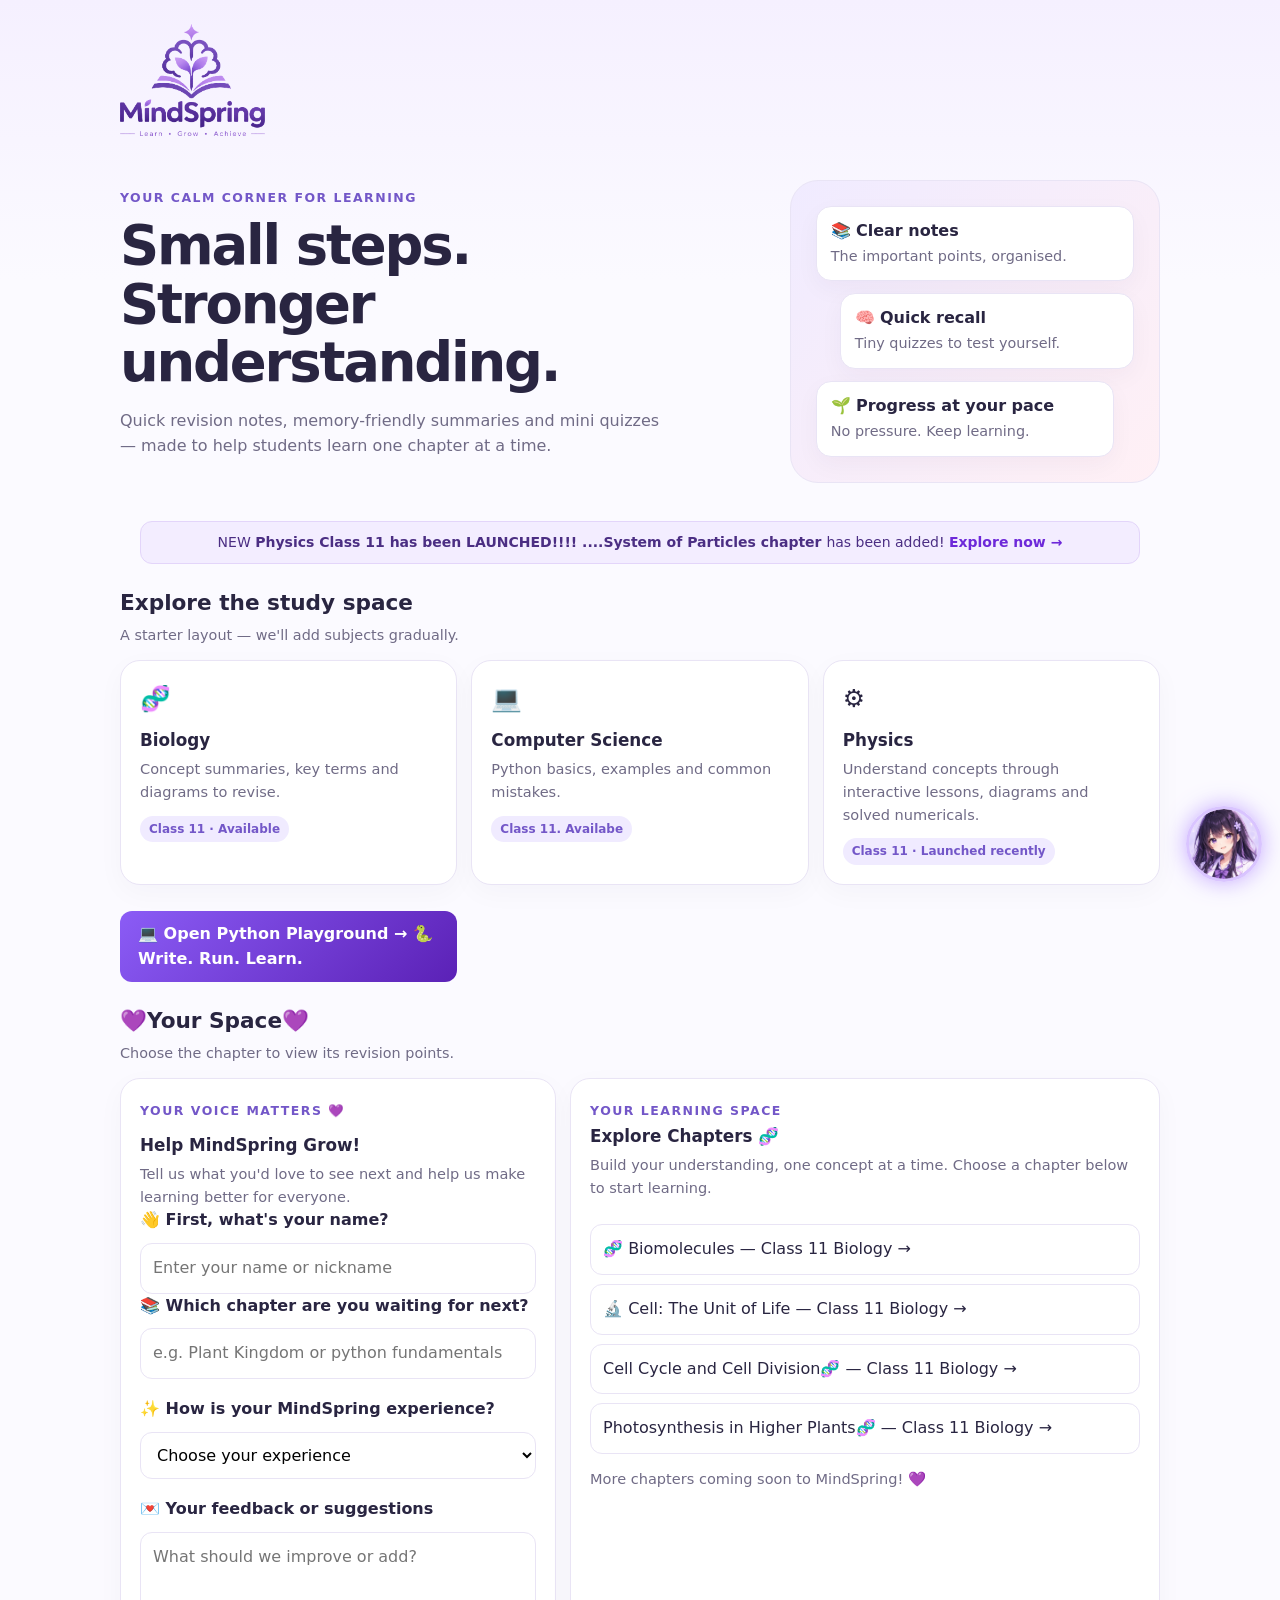
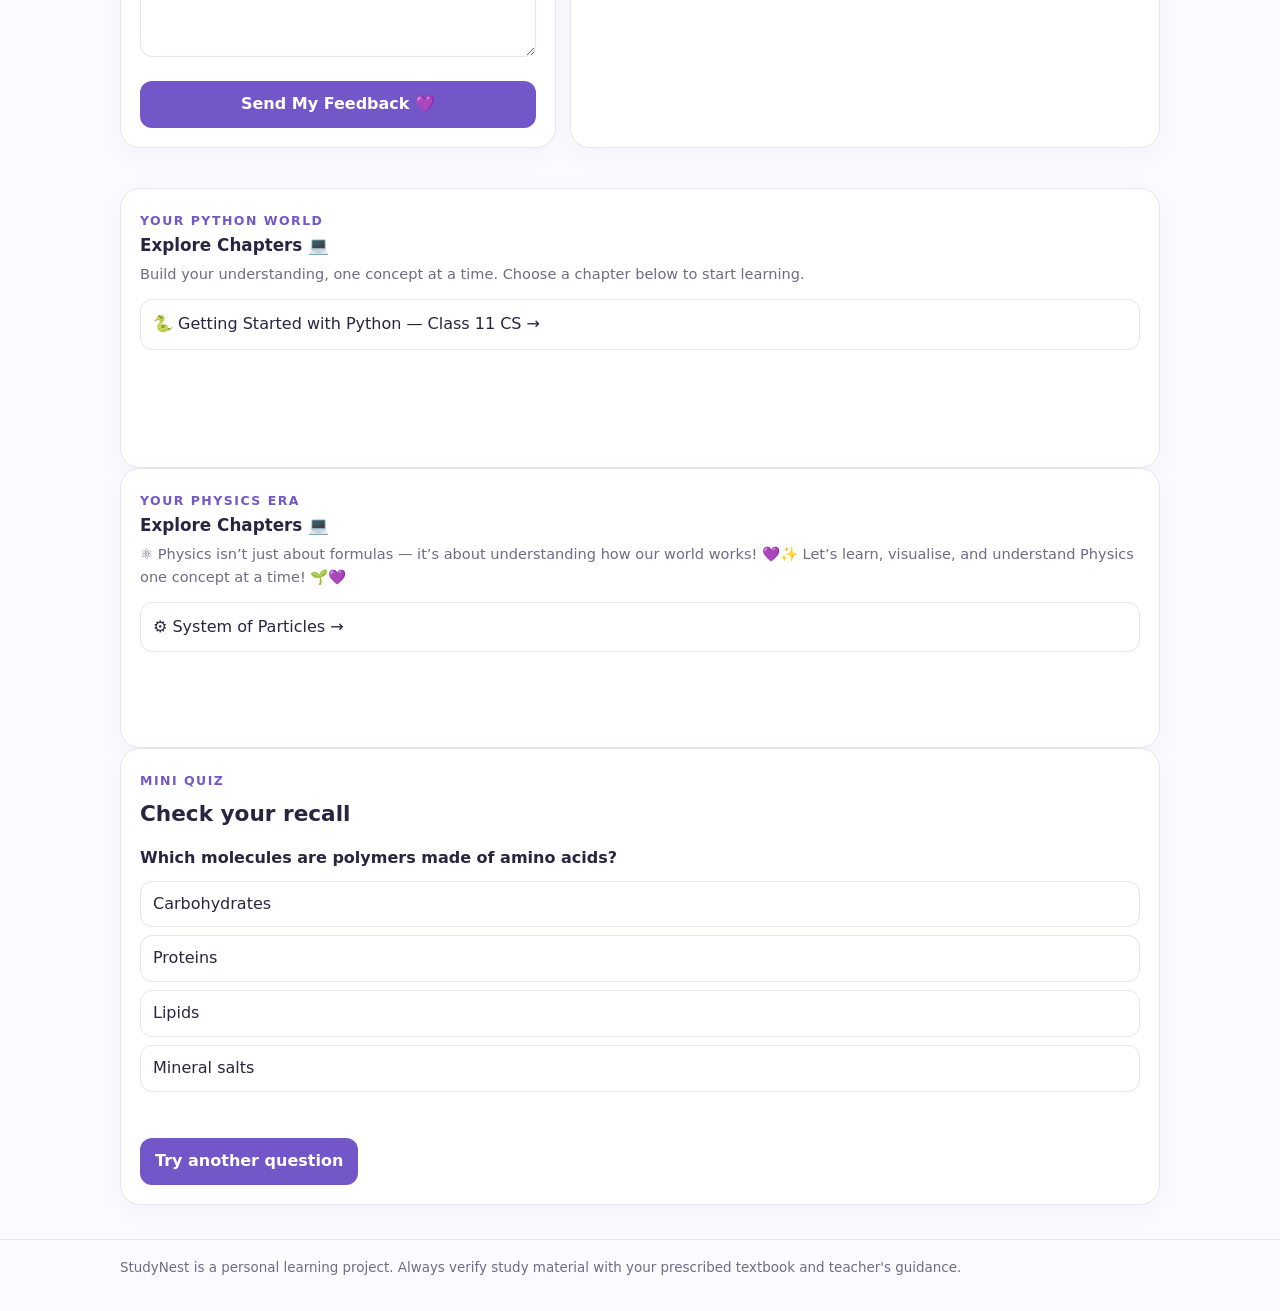
==== index.html @ 66c09104 "Enhance physics chapters section layout and style Added styling and structure for physics chapters s" ====
<!doctype html>
<html lang="en">
<head>
  <!-- Google tag (gtag.js) -->
<script async src="https://www.googletagmanager.com/gtag/js?id=G-Z46FHEENCN"></script>
<script>
  window.dataLayer = window.dataLayer || [];
  function gtag(){dataLayer.push(arguments);}
  gtag('js', new Date());

  gtag('config', 'G-Z46FHEENCN');
</script>
  <meta name="google-site-verification" content="CnLj3qeP69jSN-8AMlLRMatgi6UutDXl6tyc86MYJ_4" />
  <meta charset="utf-8">
  <meta name="viewport" content="width=device-width, initial-scale=1">
  <title>MindSpring — Understand. Revise. Grow .</title>
  <meta name="description" content="MindSpring helps students learn one chapter at a time with clear revision notes, memory-friendly summaries, quizzes and interactive learning resources for Biology, Chemistry, Computer Science and more.">
  <style>
    :root {
      --ink: #292541;
      --muted: #706b86;
      --purple: #7357c8;
      --purple-light: #f0ebff;
      --pink-light: #fff0f5;
      --paper: #fbfaff;
      --white: #ffffff;
      --line: #e9e4f5;
      --green: #217a55;
    }
    * { box-sizing: border-box; }
    body {
      margin: 0;
      font-family: system-ui, -apple-system, BlinkMacSystemFont, "Segoe UI", sans-serif;
      color: var(--ink);
      background: linear-gradient(180deg, #f5f0ff 0, var(--paper) 280px);
      line-height: 1.55;
    }
    .wrap { width: min(100% - 32px, 1040px); margin: auto; }
    header { padding: 24px 0 10px; }
    .brand { display: flex; align-items: center; gap: 10px; font-weight: 800; font-size: 1.25rem;font-family: 'Georgia', serif;
font-weight: 600;
font-style: italic;color: #4B2E83; }
    .logo {
      width: 42px; height: 42px; border-radius: 14px; display: grid; place-items: center;
      background: var(--purple); color: white; font-size: 1.35rem;
      box-shadow: 0 8px 22px #7357c833;
    }
    .tagline { color: var(--muted); font-size: .92rem; margin-top: 2px; }
    .hero { padding: 34px 0 24px; display: grid; grid-template-columns: 1.4fr .8fr; gap: 22px; align-items: center; }
    .eyebrow { color: var(--purple); font-size: .78rem; font-weight: 800; letter-spacing: .12em; text-transform: uppercase; }
    h1 { font-size: clamp(2rem, 5vw, 3.4rem); line-height: 1.08; margin: 10px 0 14px; letter-spacing: -.04em; }
    .hero p { color: var(--muted); max-width: 560px; }
    .hero-art {
      background: linear-gradient(135deg, var(--purple-light), var(--pink-light));
      border: 1px solid var(--line); border-radius: 28px; padding: 25px; min-height: 190px;
      display: flex; flex-direction: column; justify-content: center; gap: 12px;
    }
    .floating-note { background: white; border: 1px solid var(--line); padding: 12px 14px; border-radius: 15px; box-shadow: 0 8px 24px #2925410a; }
    .floating-note:nth-child(2) { margin-left: 24px; }
    .floating-note:nth-child(3) { margin-right: 20px; }
    .section-title { display: flex; justify-content: space-between; align-items: end; gap: 12px; margin: 22px 0 14px; }
    h2 { font-size: 1.35rem; margin: 0; }
    .small { color: var(--muted); font-size: .9rem; margin: 4px 0 0; }
    .grid { display: grid; grid-template-columns: repeat(3, 1fr); gap: 14px; }
    .card { background: var(--white); border: 1px solid var(--line); border-radius: 20px; padding: 19px; box-shadow: 0 8px 28px #29254108; }
    .card-icon { font-size: 1.55rem; }
    .card h3 { margin: 9px 0 5px; font-size: 1.05rem; }
    .card p { color: var(--muted); font-size: .91rem; margin: 0; }
    .pill { display: inline-block; background: var(--purple-light); color: var(--purple); padding: 4px 9px; border-radius: 999px; font-size: .75rem; font-weight: 700; margin-top: 12px; }
    .study-layout { display: grid; grid-template-columns: .85fr 1.15fr; gap: 14px; margin: 14px 0 40px; }
    .chapter-list { display: grid; gap: 9px; margin-top: 13px; }
    .chapter-btn {
      width: 100%; border: 1px solid var(--line); border-radius: 12px; padding: 12px;
      background: white; color: var(--ink); text-align: left; font: inherit; cursor: pointer;
    }
    .chapter-btn.active { border-color: var(--purple); background: var(--purple-light); }
    .notes-box { min-height: 280px; }
    .notes-box h3 { margin-top: 0; }
    .notes-box ul { padding-left: 21px; }
    .notes-box li { margin: 8px 0; }
    .quiz-q { font-weight: 750; margin: 15px 0 10px; }
    .answers { display: grid; gap: 8px; }
    .answer {
      background: white; border: 1px solid var(--line); color: var(--ink); padding: 10px 12px;
      border-radius: 12px; text-align: left; font: inherit; cursor: pointer;
    }
    .answer:hover { border-color: var(--purple); }
    .answer.correct { background: #e8f7ef; border-color: #7cc8a0; }
    .answer.wrong { background: #fff0f0; border-color: #e3a2a2; }
    .feedback { min-height: 28px; font-size: .9rem; font-weight: 650; margin-top: 10px; }
    .btn {
      border: 0; border-radius: 12px; background: var(--purple); color: white; font: inherit;
      font-weight: 750; padding: 11px 15px; cursor: pointer;
    }
    .btn:focus, button:focus-visible { outline: 3px solid #c7b8ff; outline-offset: 2px; }
    footer { padding: 18px 0 32px; border-top: 1px solid var(--line); color: var(--muted); font-size: .84rem; }
    @media (max-width: 700px) {
      .hero, .study-layout { grid-template-columns: 1fr; }
      .grid { grid-template-columns: 1fr; }
      .hero { padding-top: 24px; }
      .hero-art { min-height: 160px; }
      .section-title { align-items: start; flex-direction: column; }
    }
    
.logo-link {
    display: inline-block;
}

/* MindSpring brand logo */
.site-logo {
    display: block;
    width: 145px;
    max-width: 100%;
    height: auto;
}

.logo-link {
    display: inline-block;
    text-decoration: none;
}
    
#biology-chapters {
  scroll-margin-top: 30px;
  transition: box-shadow 0.4s ease, background-color 0.4s ease;
}

#biology-chapters:target {
  animation: biologyGlow 2s ease;
}

@keyframes biologyGlow {
  0%, 100% {
    box-shadow: 0 0 0 rgba(139, 92, 246, 0);
  }
  25%, 70% {
    box-shadow: 0 0 25px rgba(139, 92, 246, 0.65);
    background-color: #f3e8ff;
  }
}

.python-playground-btn {
  display: inline-block;
  margin-top: 12px;
  padding: 11px 18px;
  border-radius: 12px;
  background: linear-gradient(135deg, #8b5cf6, #5b21b6);
  color: white;
  text-decoration: none;
  font-weight: 700;
  transition: transform 0.2s ease, box-shadow 0.2s ease;
}

.python-playground-btn:hover {
  transform: translateY(-2px);
  box-shadow: 0 6px 18px rgba(91, 33, 182, 0.25);
}
#cs-chapters {
  background: var(--white);
  border: 1px solid var(--line);
  border-radius: 20px;
  padding: 19px;
  box-shadow: 0 8px 28px #29254108;
  scroll-margin-top: 30px;
}

.cs-list {
  display: grid;
  gap: 9px;
  margin-top: 13px;
}

.cs-btn {
  width: 100%;
  border: 1px solid var(--line);
  border-radius: 12px;
  padding: 12px;
  background: white;
  color: var(--ink);
  text-align: left;
  font: inherit;
  cursor: pointer;
}

.cs-btn:hover {
  border-color: var(--purple);
  background: var(--purple-light);
}
#phy-chapters {
  background: var(--white);
  border: 1px solid var(--line);
  border-radius: 20px;
  padding: 19px;
  box-shadow: 0 8px 28px #29254108;
  scroll-margin-top: 30px;
}

.phy-list {
  display: grid;
  gap: 9px;
  margin-top: 13px;
}

.phy-btn {
  width: 100%;
  border: 1px solid var(--line);
  border-radius: 12px;
  padding: 12px;
  background: white;
  color: var(--ink);
  text-align: left;
  font: inherit;
  cursor: pointer;
}

.phy-btn:hover {
  border-color: var(--purple);
  background: var(--purple-light);
}

.announcement {
  margin: 14px auto;
  padding: 10px 16px;
  max-width: 1000px;
  background: #F3EDFF;
  border: 1px solid #E3D5FA;
  border-radius: 12px;
  color: #4B2E83;
  font-size: 14px;
  text-align: center;
}

.announcement a {
  color: #6D28D9;
  font-weight: 800;
  text-decoration: none;
}

  </style>
</head>
<body>
  <header class="wrap">
    <div class="brand">
    <a href="index.html" class="logo-link">
        <img src="assests/mindspring-logo-transparent.png" alt="MindSpring logo" class="site-logo">
    </a>
</div>

  </header>

  <main class="wrap">
    <section class="hero">
      <div>
        <div class="eyebrow">Your calm corner for learning</div>
        <h1>Small steps.<br>Stronger understanding.</h1>
        <p>Quick revision notes, memory-friendly summaries and mini quizzes — made to help students learn one chapter at a time.</p>
      </div>
      <div class="hero-art" aria-label="StudyNest feature preview">
        <div class="floating-note">📚 <strong>Clear notes</strong><br><span class="small">The important points, organised.</span></div>
        <div class="floating-note">🧠 <strong>Quick recall</strong><br><span class="small">Tiny quizzes to test yourself.</span></div>
        <div class="floating-note">🌱 <strong>Progress at your pace</strong><br><span class="small">No pressure. Keep learning.</span></div>
      </div>
    </section>
    

<div class="announcement">
  <span class="new-tag">NEW</span>
  <strong>Physics Class 11 has been LAUNCHED!!!! ....System of Particles chapter </strong>
  has been added!
  <a href="system-of-particles.html">
    Explore now →
  </a>
 
</div>
<section>
      <div class="section-title"><div><h2>Explore the study space</h2><p class="small">A starter layout — we'll add subjects gradually.</p></div></div>
      <div class="grid">
       
<a href="#biology-chapters" class="card" style="text-decoration: none; color: inherit; display: block;">
  <div class="card-icon">🧬</div>
  <h3>Biology</h3>
  <p>Concept summaries, key terms and diagrams to revise.</p>
  <span class="pill">Class 11 · Available</span>
</a>

        
      <article class="card"><div class="card-icon">💻</div><h3>Computer Science</h3><p>Python basics, examples and common mistakes.</p><span class="pill">Class 11. Availabe</span></article>
      
<a href="#physics-chapters" class="card" style="text-decoration:none; color:inherit; display:block;">
  <div class="card-icon">⚙️</div>
  <h3>Physics</h3>
  <p>Understand concepts through interactive lessons, diagrams and solved numericals.</p>
  <span class="pill">Class 11 · Launched recently</span>
</a>

<a href="python-runner.html" class="python-playground-btn">
  💻 Open Python Playground →
  
  🐍 Write. Run. Learn.
  
</a>
</div>
    </section>

    <section>
      <div class="section-title"><div><h2>💜Your Space💜</h2><p class="small">Choose the chapter to view its revision points.</p></div></div>
      <div class="study-layout">
       <div class="card">
  <span class="eyebrow">YOUR VOICE MATTERS 💜</span>
  <h3>Help MindSpring Grow!</h3>
  <p class="small">
    Tell us what you'd love to see next and help us
    make learning better for everyone.
  </p>

  <form id="feedbackForm">
    
<label for="visitorName">
  <strong>👋 First, what's your name?</strong>
</label>
<input
  type="text"
  id="visitorName"
  name="visitorName"
  placeholder="Enter your name or nickname"
  maxlength="60"
  required
  style="width:100%; margin-top:10px; padding:12px; border:1px solid var(--line); border-radius:12px; font:inherit;"
>

    <label for="nextChapter"><strong>📚 Which chapter are you waiting for next?</strong></label>
    <input
      type="text"
      id="nextChapter"
      name="nextChapter"
      placeholder="e.g. Plant Kingdom or python fundamentals"
      style="width:100%; margin-top:10px; padding:12px; border:1px solid var(--line); border-radius:12px; font:inherit;"
    >

    <label for="rating" style="display:block; margin-top:18px;">
      <strong>✨ How is your MindSpring experience?</strong>
    </label>
    <select
      id="rating"
      name="rating"
      style="width:100%; margin-top:10px; padding:12px; border:1px solid var(--line); border-radius:12px; font:inherit; background:white;"
    >
      <option value="">Choose your experience</option>
      <option value="Loved it">💜 Loved it!</option>
      <option value="Really good">😊 Really good</option>
      <option value="Needs improvement">🌱 Needs improvement</option>
    </select>

    <label for="suggestions" style="display:block; margin-top:18px;">
      <strong>💌 Your feedback or suggestions</strong>
    </label>
    <textarea
      id="suggestions"
      name="suggestions"
      rows="4"
      placeholder="What should we improve or add?"
      style="width:100%; margin-top:10px; padding:12px; border:1px solid var(--line); border-radius:12px; font:inherit; resize:vertical;"
    ></textarea>

    <button type="submit" class="btn" style="width:100%; margin-top:16px;">
      Send My Feedback 💜
    </button>

    <p class="small" id="feedbackMessage" aria-live="polite"></p>
  </form>
</div>

<article class="card notes-box" id="biology-chapters">
  <span class="eyebrow">YOUR LEARNING SPACE</span>
  <h3>Explore Chapters 🧬</h3>
  <p class="small">
    Build your understanding, one concept at a time.
    Choose a chapter below to start learning.
  </p>

  <div class="chapter-list">
  <a class="chapter-btn"
     href="Biomolecule.html"
     style="text-decoration:none; display:block; margin-top:12px;">
    🧬 Biomolecules — Class 11 Biology →
  </a>

  <a class="chapter-btn"
     href="cell.html"
     style="text-decoration:none; display:block;">
    🔬 Cell: The Unit of Life — Class 11 Biology →
  </a>
     <a class="chapter-btn"
     href="cell cycle.11.html"
     style="text-decoration:none; display:block;">
    Cell Cycle and Cell Division🧬 — Class 11 Biology →
  </a>
    <a class="chapter-btn"
     href="photosynthesis-in-higher-plants.html"
     style="text-decoration:none; display:block;">
    Photosynthesis in Higher Plants🧬 — Class 11 Biology →
  </a>

</div>
  <p class="small" style="margin-top:14px;">
    More chapters coming soon to MindSpring! 💜
  </p>
</article>
      </div>
      
<article class="card notes-box cs" id="cs-chapters">
  <span class="eyebrow">YOUR PYTHON WORLD</span>
  <h3>Explore Chapters 💻</h3>
  <p class="small">
    Build your understanding, one concept at a time.
    Choose a chapter below to start learning.
  </p>

  <div class="cs-list">
    <a class="cs-btn"
       href="cs ch5(overall).html"
       style="text-decoration:none; display:block;">
      🐍 Getting Started with Python — Class 11 CS →
    </a>
  </div>
</article>
      <article class="card notes-box phy" id="phy-chapters">
  <span class="eyebrow">YOUR PHYSICS ERA </span>
  <h3>Explore Chapters 💻</h3>
  <p class="small">
    ⚛️ Physics isn’t just about formulas — it’s about understanding how our world works! 💜✨
      Let’s learn, visualise, and understand Physics one concept at a time! 🌱💜
  </p>

  <div class="phy-list">
    <a class="phy-btn"
       href="system-of-particles.html"
       style="text-decoration:none; display:block;">
       ⚙️ System of Particles →
    </a>
  </div>
</article>
</section>
    
    <section class="card" style="margin-bottom:34px" id="quiz">
      <span class="eyebrow">Mini quiz</span>
      <h2 style="margin-top:5px">Check your recall</h2>
      <div class="quiz-q" id="question">Which molecules are polymers made of amino acids?</div>
      <div class="answers" id="answers">
        <button class="answer" data-correct="false">Carbohydrates</button>
        <button class="answer" data-correct="true">Proteins</button>
        <button class="answer" data-correct="false">Lipids</button>
        <button class="answer" data-correct="false">Mineral salts</button>
      </div>
      <div class="feedback" id="feedback" aria-live="polite"></div>
      <button class="btn" id="next" style="margin-top:8px">Try another question</button>
    </section>
  </main>

  <footer><div class="wrap">StudyNest is a personal learning project. Always verify study material with your prescribed textbook and teacher's guidance.</div></footer>

  <script>
   const chapterButtons = document.querySelectorAll(".chapter-btn");

chapterButtons.forEach(button => {
  button.addEventListener("click", () => {
    if (button.dataset.chapter === "cell") {
      window.location.href = "Cell.html";
    } else if (button.dataset.chapter === "coming") {
      alert("More chapters are coming soon to MindSpring!");
    }
  });
});
    const questions = [
      { q: "Which molecules are polymers made of amino acids?", options: ["Carbohydrates", "Proteins", "Lipids", "Mineral salts"], correct: 1, why: "Proteins are made of amino-acid units joined by peptide bonds." },
      { q: "Which pair consists of nucleic acids?", options: ["Glucose and fructose", "DNA and RNA", "Starch and cellulose", "Glycerol and fatty acids"], correct: 1, why: "DNA and RNA are the two major types of nucleic acids." },
      { q: "Which is a common role of carbohydrates?", options: ["Storing genetic information", "Forming peptide bonds", "Providing energy", "Acting as DNA"], correct: 2, why: "Many carbohydrates are important energy sources; some also have structural roles." }
    ];
    let questionIndex = 0;
    let answered = false;
    function renderQuestion() {
      const item = questions[questionIndex];
      document.getElementById("question").textContent = item.q;
      const answerBox = document.getElementById("answers");
      answerBox.innerHTML = "";
      item.options.forEach((option, index) => {
        const button = document.createElement("button");
        button.className = "answer";
        button.textContent = option;
        button.addEventListener("click", () => {
          if (answered) return;
          answered = true;
          const buttons = answerBox.querySelectorAll("button");
          buttons.forEach((b, i) => {
            b.disabled = true;
            if (i === item.correct) b.classList.add("correct");
          });
          if (index !== item.correct) button.classList.add("wrong");
          document.getElementById("feedback").textContent =
            (index === item.correct ? "Correct! " : "Not quite. ") + item.why;
        });
        answerBox.appendChild(button);
      });
      document.getElementById("feedback").textContent = "";
      answered = false;
    }
    document.getElementById("next").addEventListener("click", () => {
      questionIndex = (questionIndex + 1) % questions.length;
      renderQuestion();
    });
    renderQuestion();
  </script>
  

<script>
  const feedbackForm = document.getElementById("feedbackForm");

  feedbackForm.addEventListener("submit", async function (event) {
    event.preventDefault();

    const message = document.getElementById("feedbackMessage");
    const button = feedbackForm.querySelector('button[type="submit"]');

  
const visitorName = document.getElementById("visitorName").value.trim();
const chapter = document.getElementById("nextChapter").value.trim();
const rating = document.getElementById("rating").value;
const suggestions = document.getElementById("suggestions").value.trim();

if (!visitorName) {
  message.textContent = "Please enter your name first. 💜";
  return;
}

    if (!chapter && !rating && !suggestions) {
      message.textContent = "Please fill in at least one field. 💜";
      return;
    }

    // Replace this with the email you want feedback delivered to.
    const recipient = "suvithasuthakar@gmail.com";

    button.disabled = true;
    message.textContent = "Sending your feedback... 💜";

    try {
      const response = await fetch(
        "https://formsubmit.co/ajax/" + encodeURIComponent(recipient),
        {
          method: "POST",
          headers: {
            "Content-Type": "application/json",
            "Accept": "application/json"
          },
          body: JSON.stringify({
            _subject: "New MindSpring Feedback 💜",
             "Visitor name": visitorName,
            "Requested chapter": chapter || "Not provided",
            "Experience rating": rating || "Not provided",
            "Suggestions": suggestions || "Not provided"
          })
        }
      );

      const result = await response.json();
      console.log("FormSubmit response:", result);
      if (!response.ok || result.success === false || result.success === "false") {
        throw new Error("Submission failed");
      }

     
message.textContent =
  `Thank you, ${visitorName}! Your request has been sent successfully. 💜`;

      feedbackForm.reset();

   } catch (error) {
  console.error("MindSpring feedback error:", error);

  message.textContent =
    "Couldn't send feedback. Please check the browser console, pa. 💜";
} finally {
      button.disabled = false;
    }
  });
</script>

<link rel="stylesheet" href="mira.css">
<script src="mira.js" defer></script>
<script src="mira-knowledge.js" defer></script>


</body>
</html>
---- mira.css ----
/* MINDSpring — Mira's Floating Mentor */
#mira-widget {
  position: fixed;
  right: 18px;
  bottom: 18px;
  z-index: 9999;
  font-family: Arial, sans-serif;
  color: #30204d;
}

#mira-toggle {
  width: 76px;
  height: 76px;
  border-radius: 50%;
  border: 3px solid #d9c4ff;
  background: linear-gradient(145deg, #f4eaff, #d9c5ff);
  box-shadow: 0 5px 22px #7250a955;
  cursor: pointer;
  display: flex;
  align-items: center;
  justify-content: center;
  font-size: 38px;
  transition: transform 0.25s ease;
}

#mira-toggle:hover {
  transform: translateY(-4px) scale(1.05);
}

#mira-toggle:focus-visible,
#mira-panel button:focus-visible {
  outline: 3px solid #7c3aed;
  outline-offset: 3px;
}

#mira-panel {
  width: min(320px, calc(100vw - 36px));
  margin-bottom: 12px;
  border: 1px solid #e5d7ff;
  border-radius: 20px;
  overflow: hidden;
  background: #fff;
  box-shadow: 0 8px 35px #49316d30;
  animation: mira-appear 0.25s ease;
}

#mira-panel[hidden] {
  display: none;
}

.mira-header {
  background: linear-gradient(120deg, #6d43a8, #a783df);
  color: white;
  padding: 16px;
}

.mira-header h3 {
  margin: 0 0 5px;
  font-size: 19px;
}

.mira-header p {
  margin: 0;
  font-size: 12px;
  opacity: 0.9;
}

.mira-content {
  padding: 16px;
}

#mira-message {
  margin: 0 0 14px;
  padding: 12px;
  border-radius: 14px;
  background: #f4edff;
  font-size: 14px;
  line-height: 1.6;
}

.mira-actions {
  display: grid;
  gap: 8px;
}

#mira-panel .mira-action {
  padding: 11px;
  border: 1px solid #e3d3ff;
  border-radius: 12px;
  background: #fff;
  color: #58358d;
  font-size: 13px;
  text-align: left;
  cursor: pointer;
}

#mira-panel .mira-action:hover {
  background: #f5efff;
}

#mira-panel .mira-close {
  float: right;
  border: 0;
  background: transparent;
  color: white;
  font-size: 22px;
  cursor: pointer;
}

#mira-status {
  margin-top: 12px;
  color: #765b94;
  font-size: 12px;
  line-height: 1.5;
}

@keyframes mira-appear {
  from {
    opacity: 0;
    transform: translateY(10px);
  }
  to {
    opacity: 1;
    transform: translateY(0);
  }
}

@media (max-width: 480px) {
  #mira-widget {
    right: 12px;
    bottom: 12px;
  }

  #mira-toggle {
    width: 64px;
    height: 64px;
    font-size: 32px;
  }
}

@media (prefers-reduced-motion: reduce) {
  #mira-panel {
    animation: none;
  }

  #mira-toggle {
    transition: none;
  }
}

/* Mira's anime avatar */
#mira-toggle {
  padding: 0;
  overflow: hidden;
  background: linear-gradient(145deg, #f5eaff, #cbb0ff);
  border: 3px solid #d9c4ff;
  animation: mira-float 3s ease-in-out infinite;
}

#mira-toggle img {
  width: 100%;
  height: 100%;
  object-fit: cover;
  object-position: 25% 20%;
  border-radius: 50%;
  display: block;
}

#mira-toggle:hover {
  box-shadow: 0 0 24px #a77affaa;
}

.mira-avatar {
  width: 44px;
  height: 44px;
  object-fit: cover;
  object-position: 25% 20%;
  border-radius: 50%;
  border: 2px solid #dfccff;
  flex-shrink: 0;
}

.mira-header {
  display: flex;
  align-items: center;
  gap: 10px;
}

.mira-header .mira-heading {
  flex: 1;
}

@keyframes mira-float {
  0%, 100% { transform: translateY(0); }
  50% { transform: translateY(-5px); }
}

@media (prefers-reduced-motion: reduce) {
  #mira-toggle {
    animation: none;
  }
}

/* ===== MINDSpring MIRA EXPRESSION SYSTEM ===== */

#mira-toggle {
  position: relative;
  transition: transform 0.25s ease, box-shadow 0.25s ease;
}

#mira-toggle img {
  transition: transform 0.25s ease, filter 0.25s ease;
}

#mira-widget.mira-happy #mira-toggle {
  box-shadow: 0 0 22px #b794ffcc;
}

#mira-widget.mira-thinking #mira-toggle img {
  filter: hue-rotate(8deg) brightness(0.96);
  transform: scale(0.94) rotate(-3deg);
}

#mira-widget.mira-celebrating #mira-toggle {
  animation: mira-celebrate 0.55s ease-in-out 2;
  box-shadow: 0 0 28px #d4a4ff;
}

#mira-widget.mira-happy #mira-toggle img {
  animation: mira-happy 0.65s ease;
}

#mira-widget.mira-thinking #mira-toggle {
  animation: mira-think 0.5s ease;
}

#mira-widget.mira-celebrating #mira-toggle img {
  filter: brightness(1.12) saturate(1.15);
}

#mira-widget.mira-happy #mira-message {
  background: #f1e8ff;
}

#mira-widget.mira-thinking #mira-message {
  background: #eeeaff;
}

#mira-widget.mira-celebrating #mira-message {
  background: #fcecff;
}

@keyframes mira-happy {
  0%, 100% { transform: scale(1); }
  50% { transform: scale(1.09); }
}

@keyframes mira-think {
  0%, 100% { transform: translateX(0); }
  30% { transform: translateX(-3px); }
  70% { transform: translateX(3px); }
}

@keyframes mira-celebrate {
  0%, 100% { transform: translateY(0) rotate(0); }
  25% { transform: translateY(-8px) rotate(-5deg); }
  75% { transform: translateY(-5px) rotate(5deg); }
}

#mira-widget .mira-mood-label {
  display: inline-block;
  margin-bottom: 8px;
  color: #8052bd;
  font-size: 11px;
  font-weight: bold;
  letter-spacing: 1px;
  text-transform: uppercase;
}

@media (prefers-reduced-motion: reduce) {
  #mira-widget,
  #mira-widget * {
    animation: none !important;
    transition: none !important;
  }
}
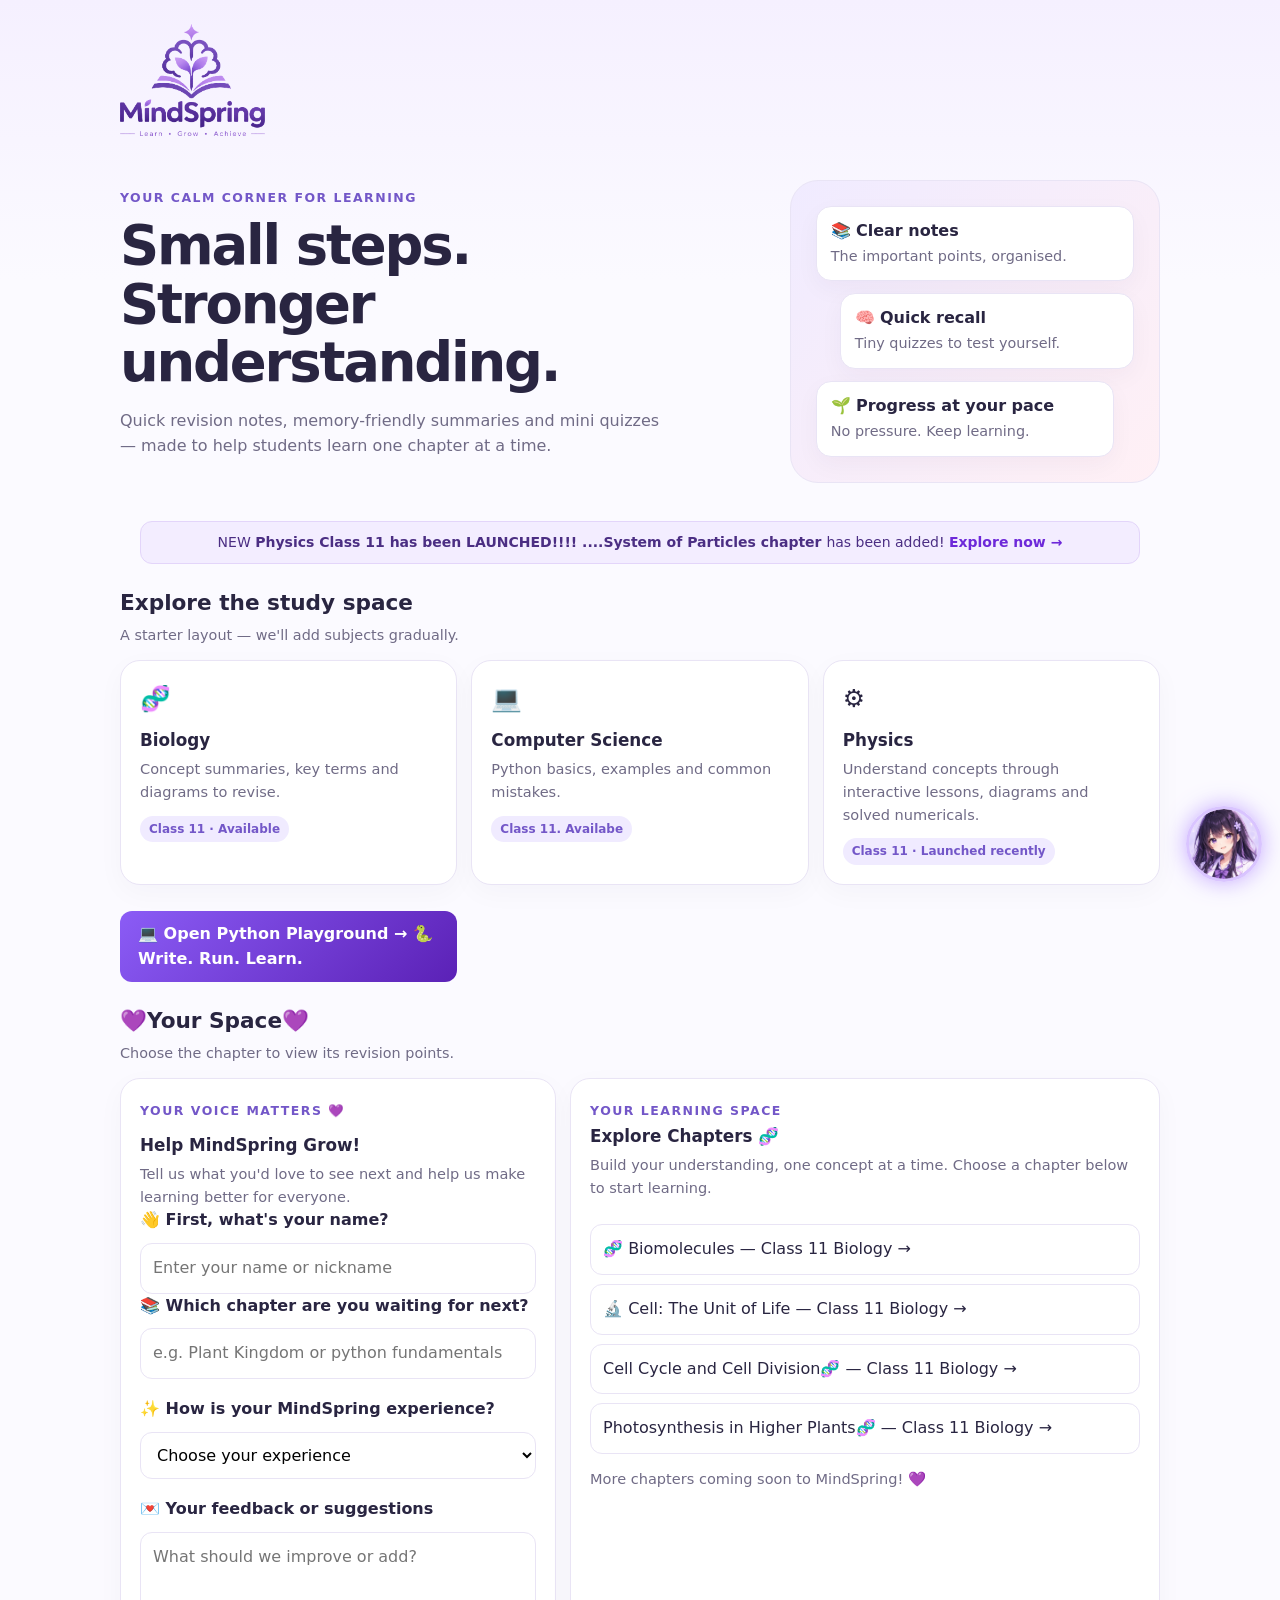
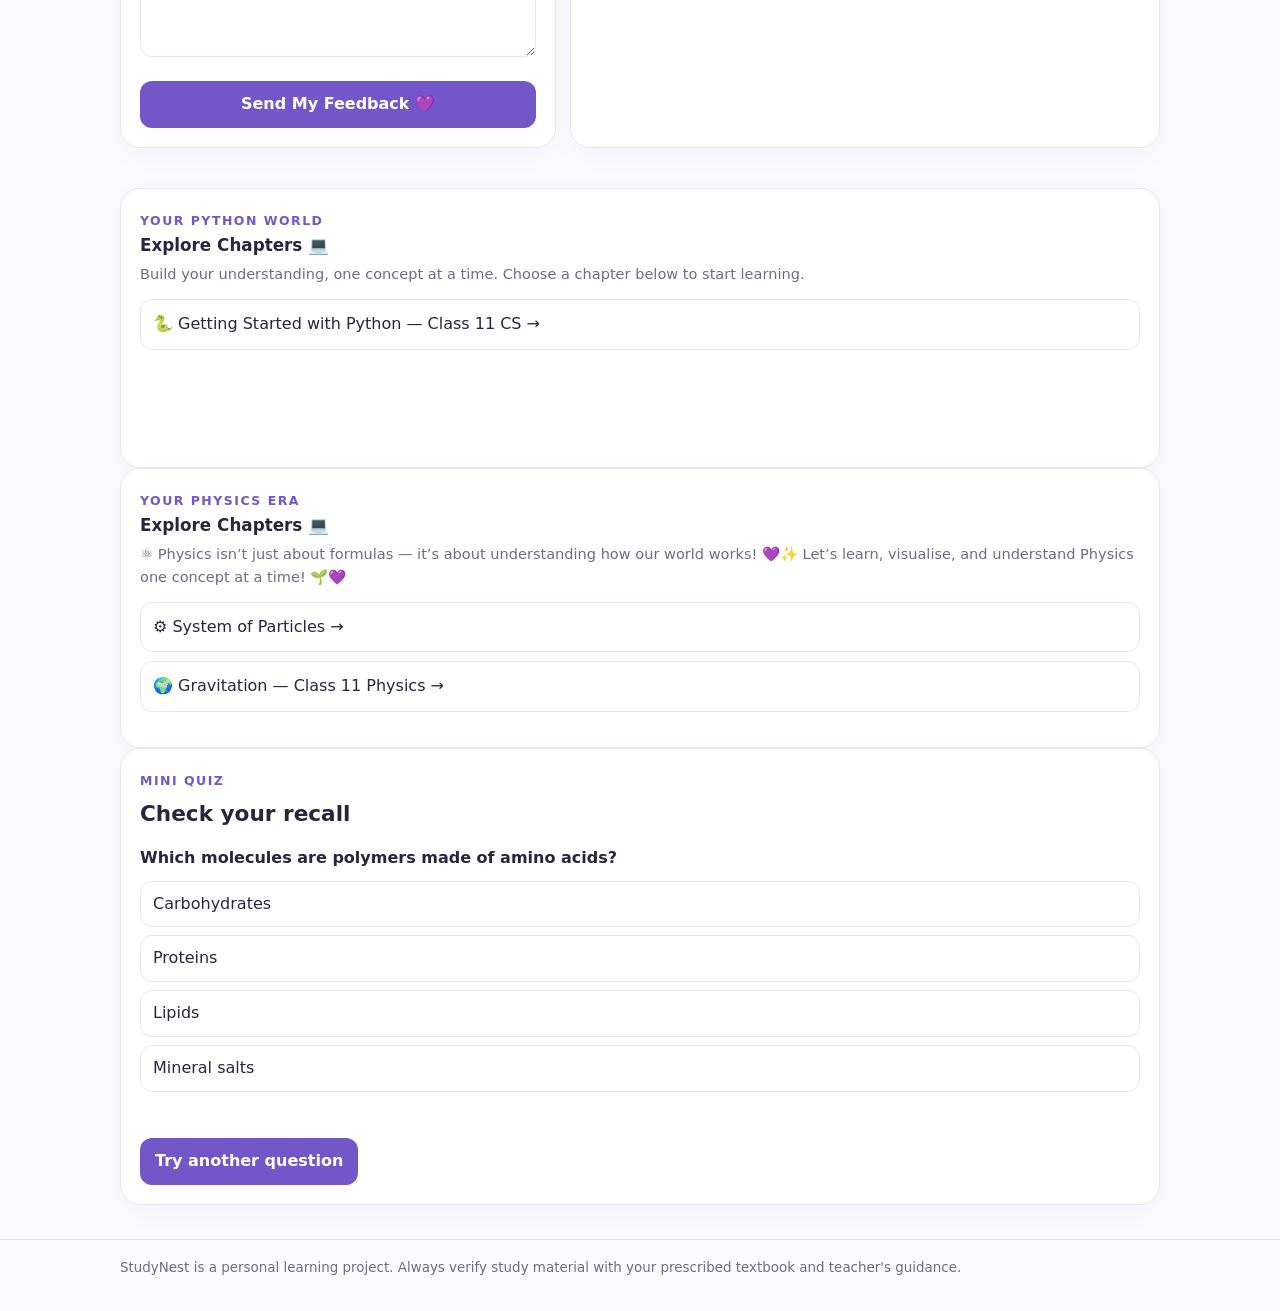
==== commit bf409dd6: "Add link to Gravitation page in index.html" ====
--- a/index.html
+++ b/index.html
@@ -437,6 +437,13 @@
        style="text-decoration:none; display:block;">
        ⚙️ System of Particles →
     </a>
+    
+<a class="cs-btn"
+   href="Gravitation.html"
+   style="text-decoration:none; display:block;">
+  🌍 Gravitation — Class 11 Physics →
+</a>
+
   </div>
 </article>
 </section>
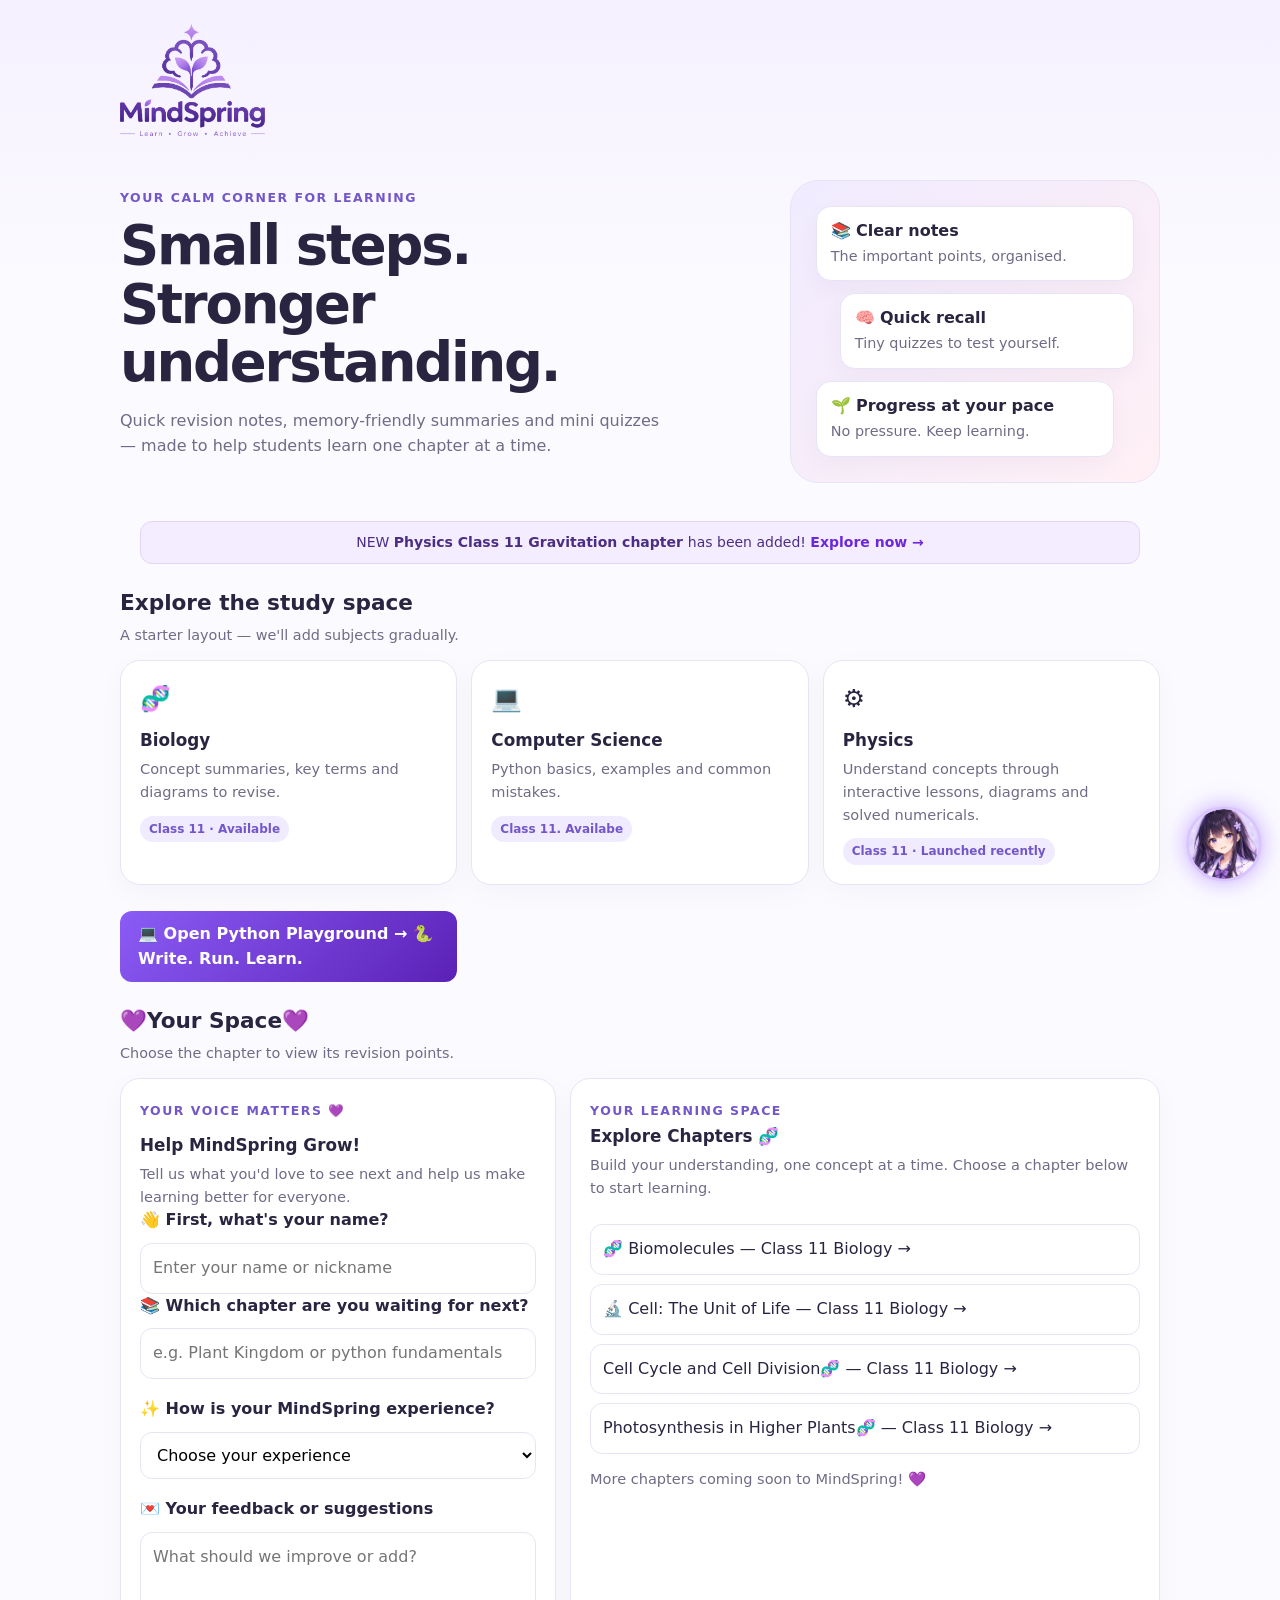
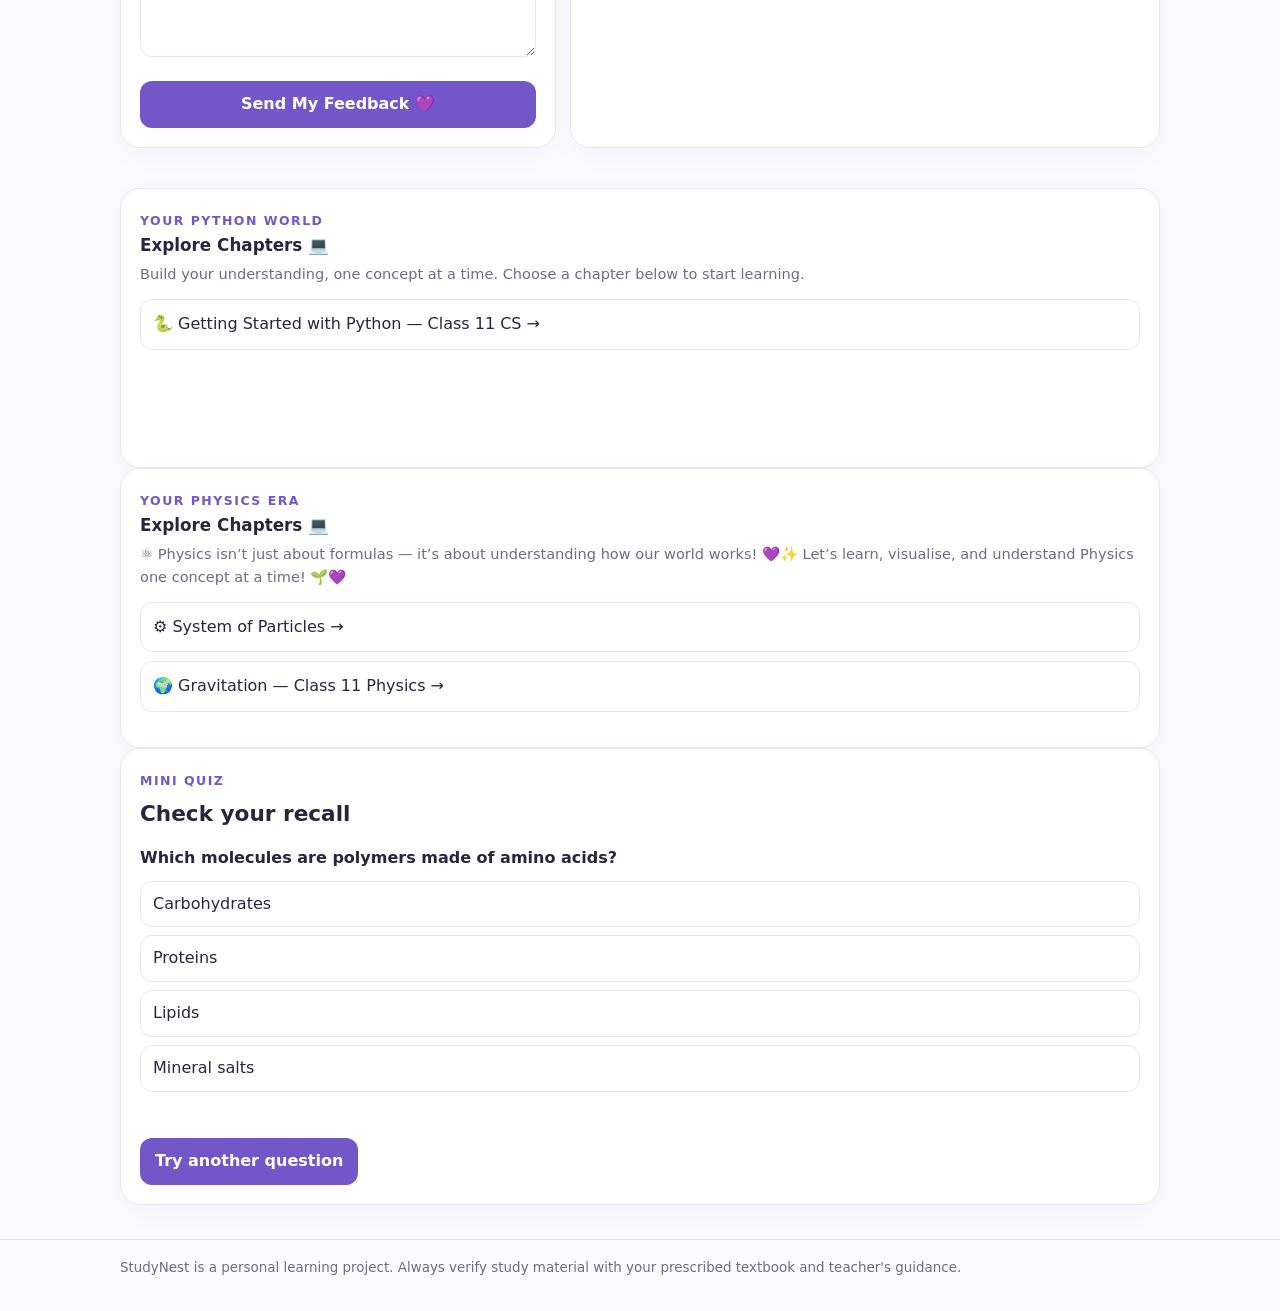
==== commit ce904bf0: "Update index.html" ====
--- a/index.html
+++ b/index.html
@@ -264,9 +264,9 @@
 
 <div class="announcement">
   <span class="new-tag">NEW</span>
-  <strong>Physics Class 11 has been LAUNCHED!!!! ....System of Particles chapter </strong>
+  <strong>Physics Class 11 Gravitation chapter </strong>
   has been added!
-  <a href="system-of-particles.html">
+  <a href="Gravitation.html">
     Explore now →
   </a>
  
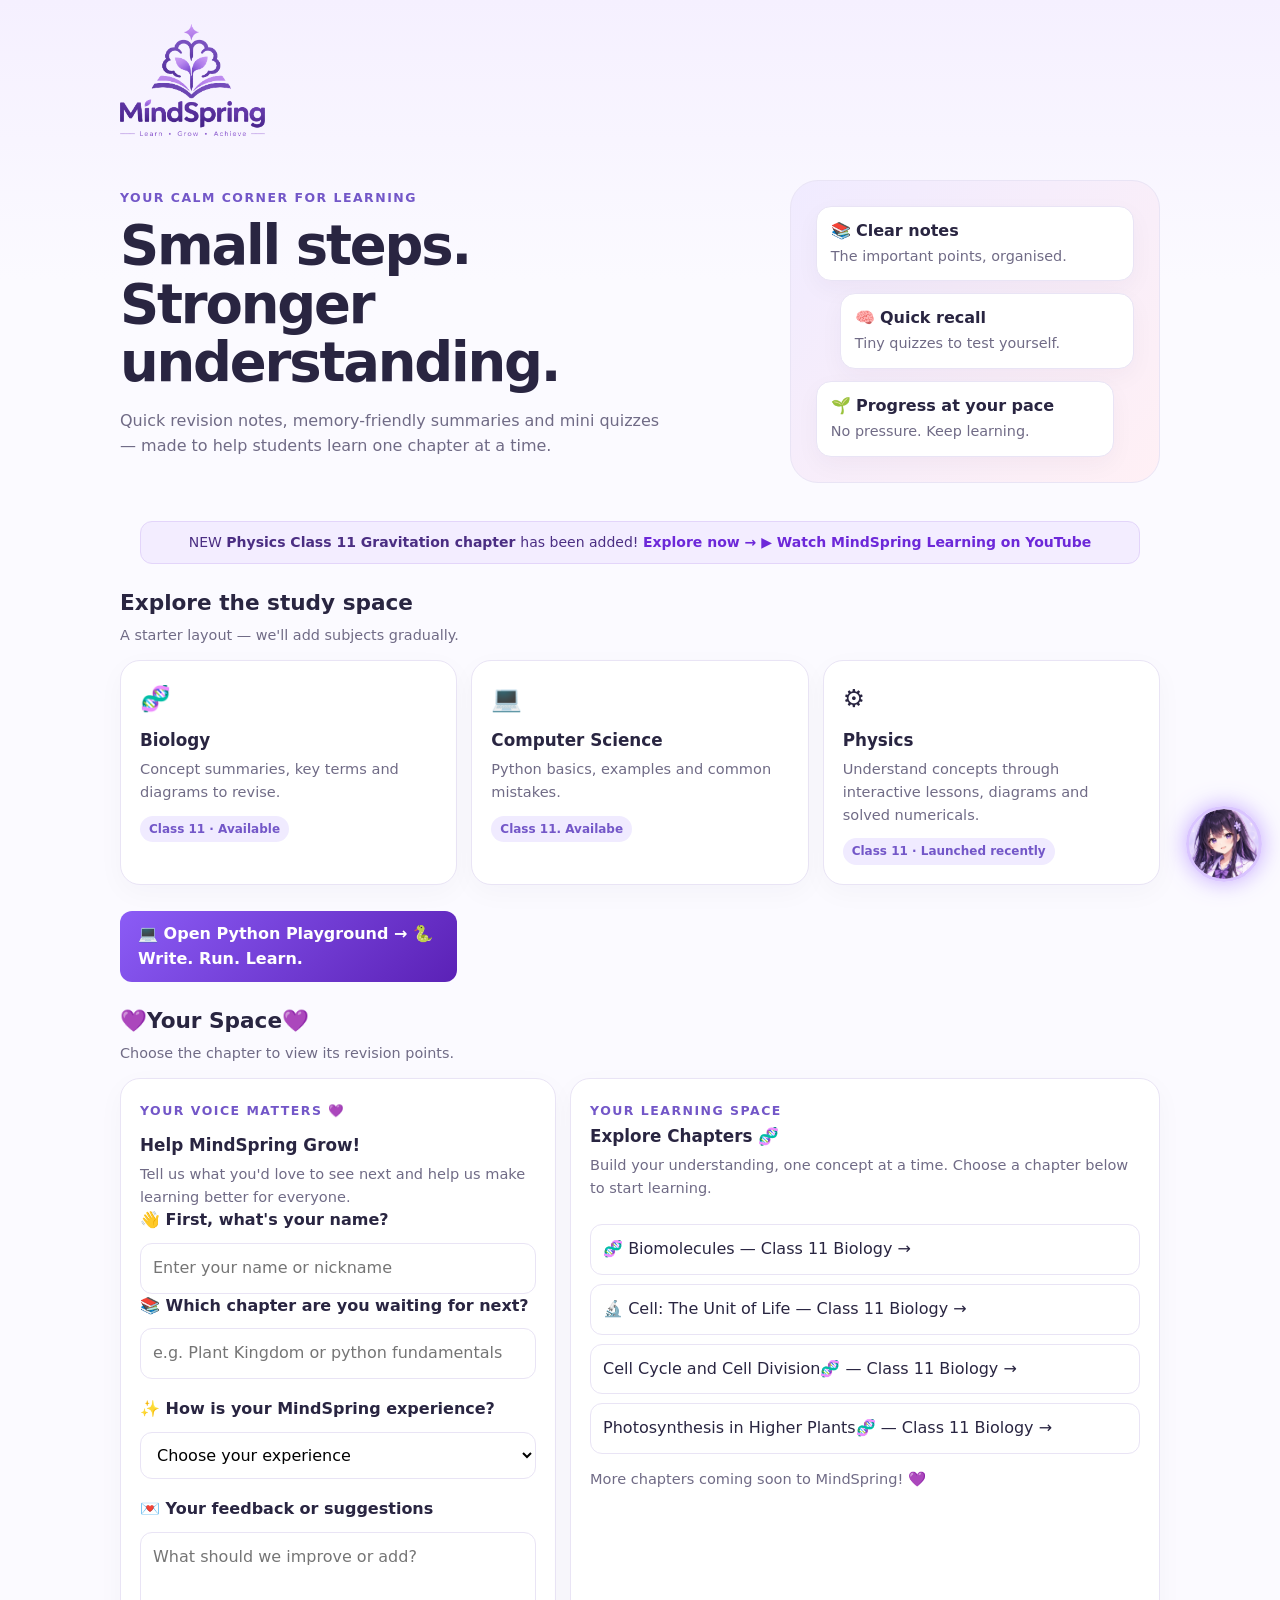
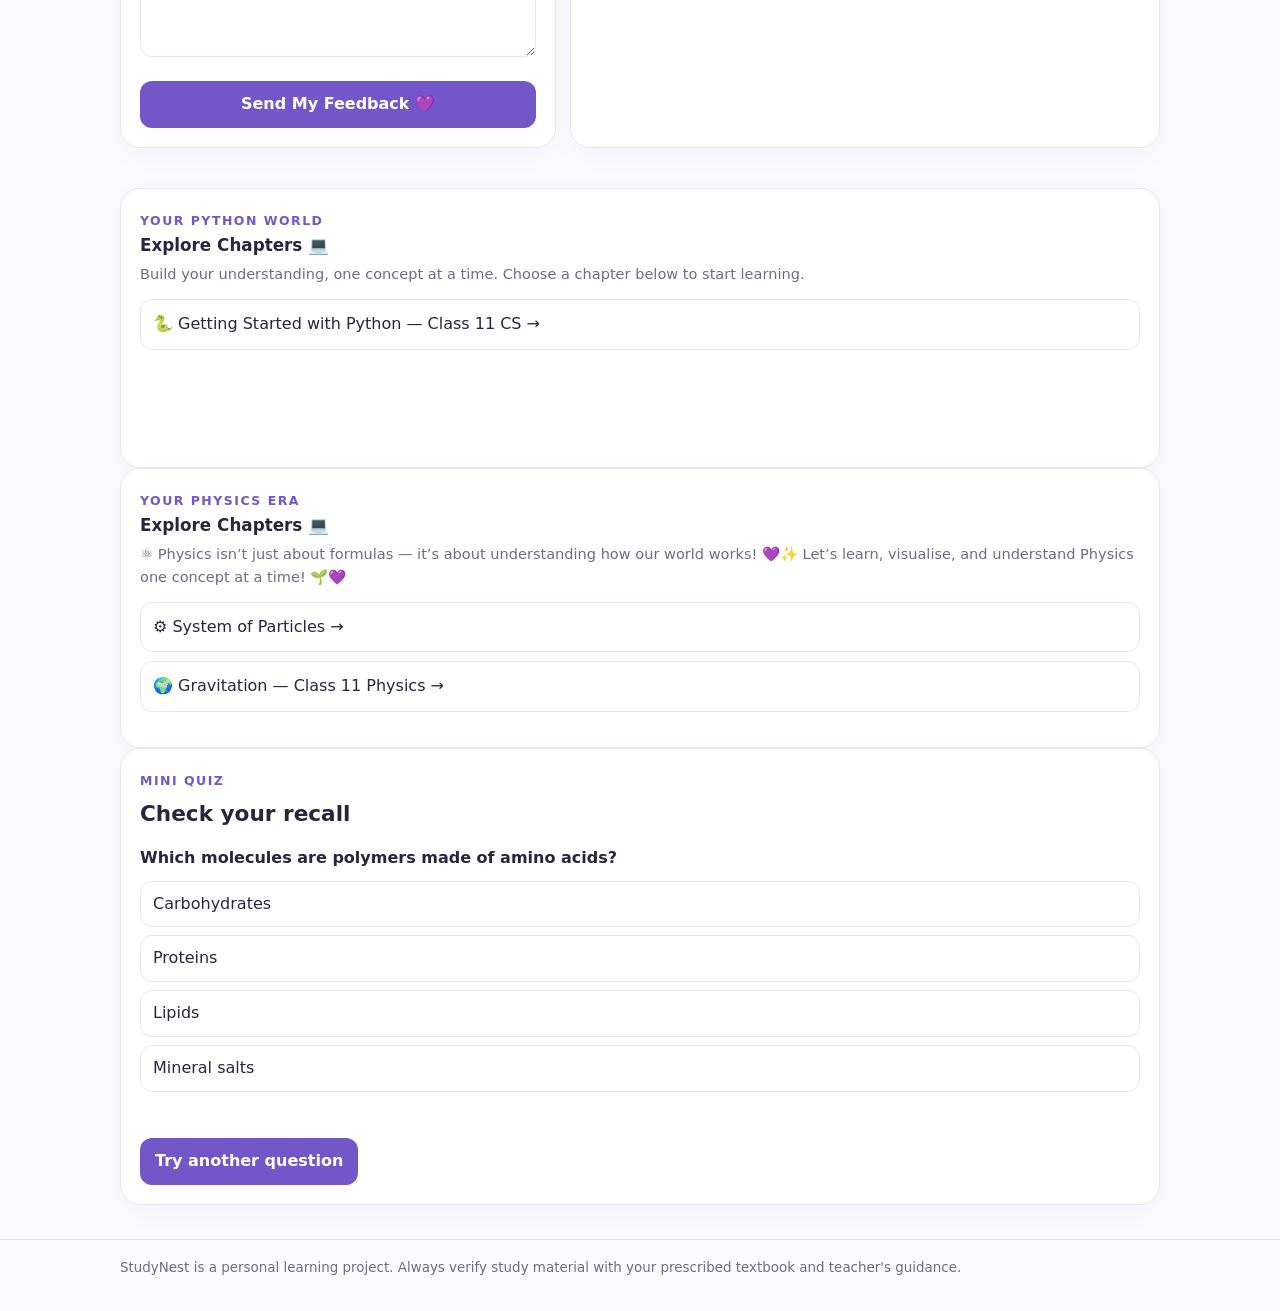
==== commit 258cd3a5: "Add YouTube link to MindSpring Learning" ====
--- a/index.html
+++ b/index.html
@@ -269,6 +269,11 @@
   <a href="Gravitation.html">
     Explore now →
   </a>
+  <a href="www.youtube.com/@MindSpringLearning07"
+   target="_blank"
+   rel="noopener noreferrer">
+   ▶ Watch MindSpring Learning on YouTube
+</a>
  
 </div>
 <section>
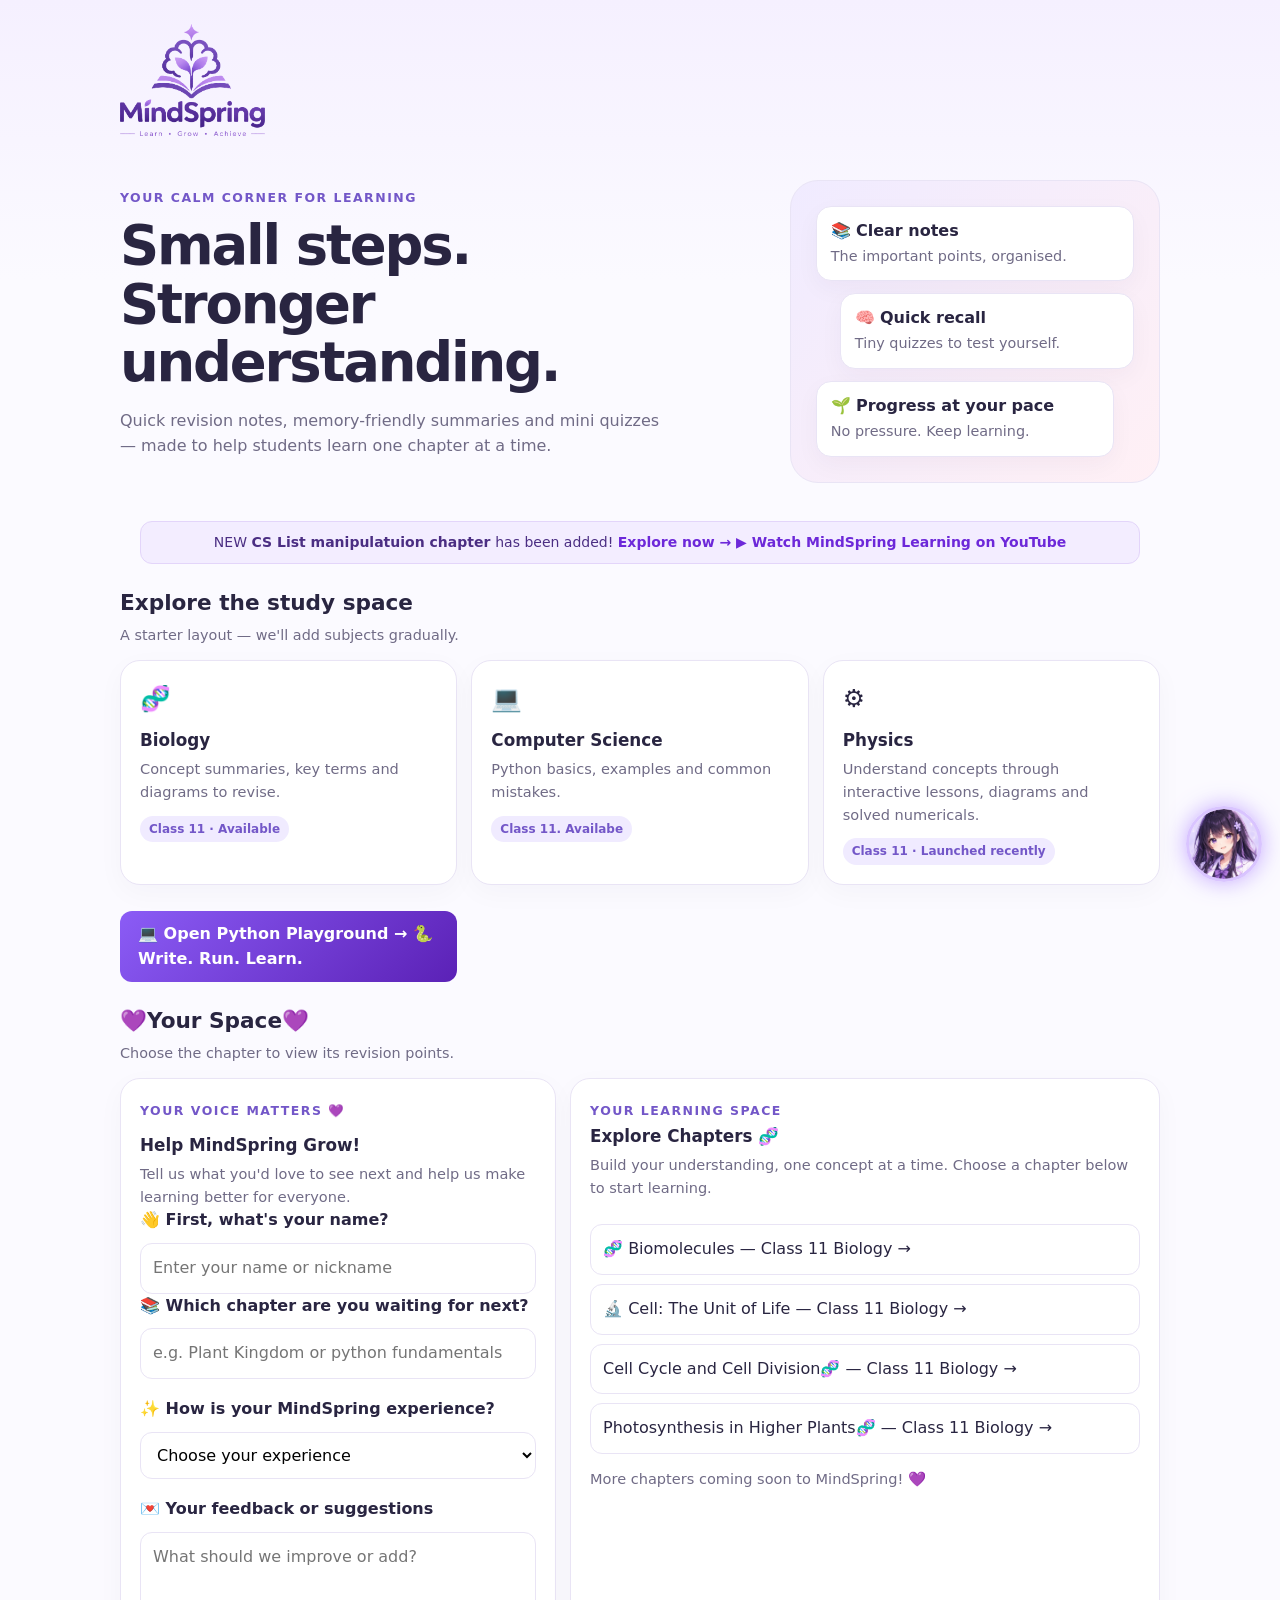
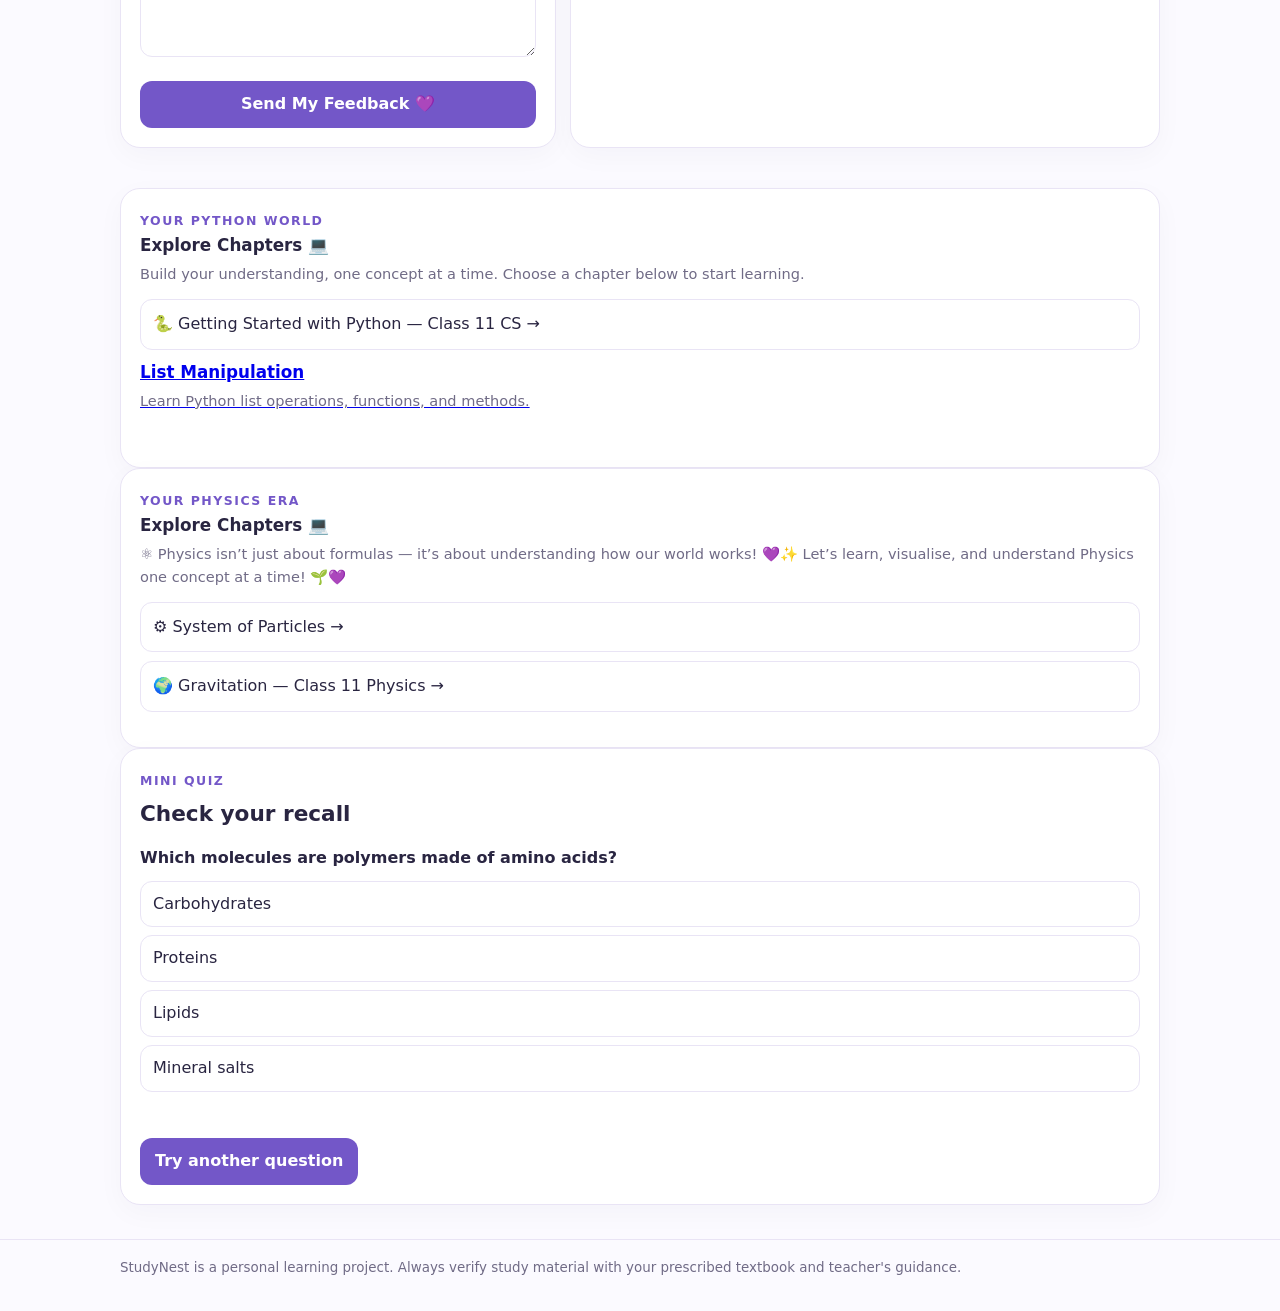
==== commit d43492ed: "Update announcement for CS List Manipulation chapter" ====
--- a/index.html
+++ b/index.html
@@ -264,12 +264,12 @@
 
 <div class="announcement">
   <span class="new-tag">NEW</span>
-  <strong>Physics Class 11 Gravitation chapter </strong>
+  <strong> CS List manipulatuion chapter </strong>
   has been added!
-  <a href="Gravitation.html">
+  <a href="list-manipulation.html">
     Explore now →
   </a>
-  <a href="www.youtube.com/@MindSpringLearning07"
+ <a href="https://www.youtube.com/@MindSpringLearning07"
    target="_blank"
    rel="noopener noreferrer">
    ▶ Watch MindSpring Learning on YouTube
@@ -426,6 +426,10 @@
        style="text-decoration:none; display:block;">
       🐍 Getting Started with Python — Class 11 CS →
     </a>
+    <a href="list-manipulation.html" class="chapter-card">
+  <h3>List Manipulation</h3>
+  <p>Learn Python list operations, functions, and methods.</p>
+</a>
   </div>
 </article>
       <article class="card notes-box phy" id="phy-chapters">
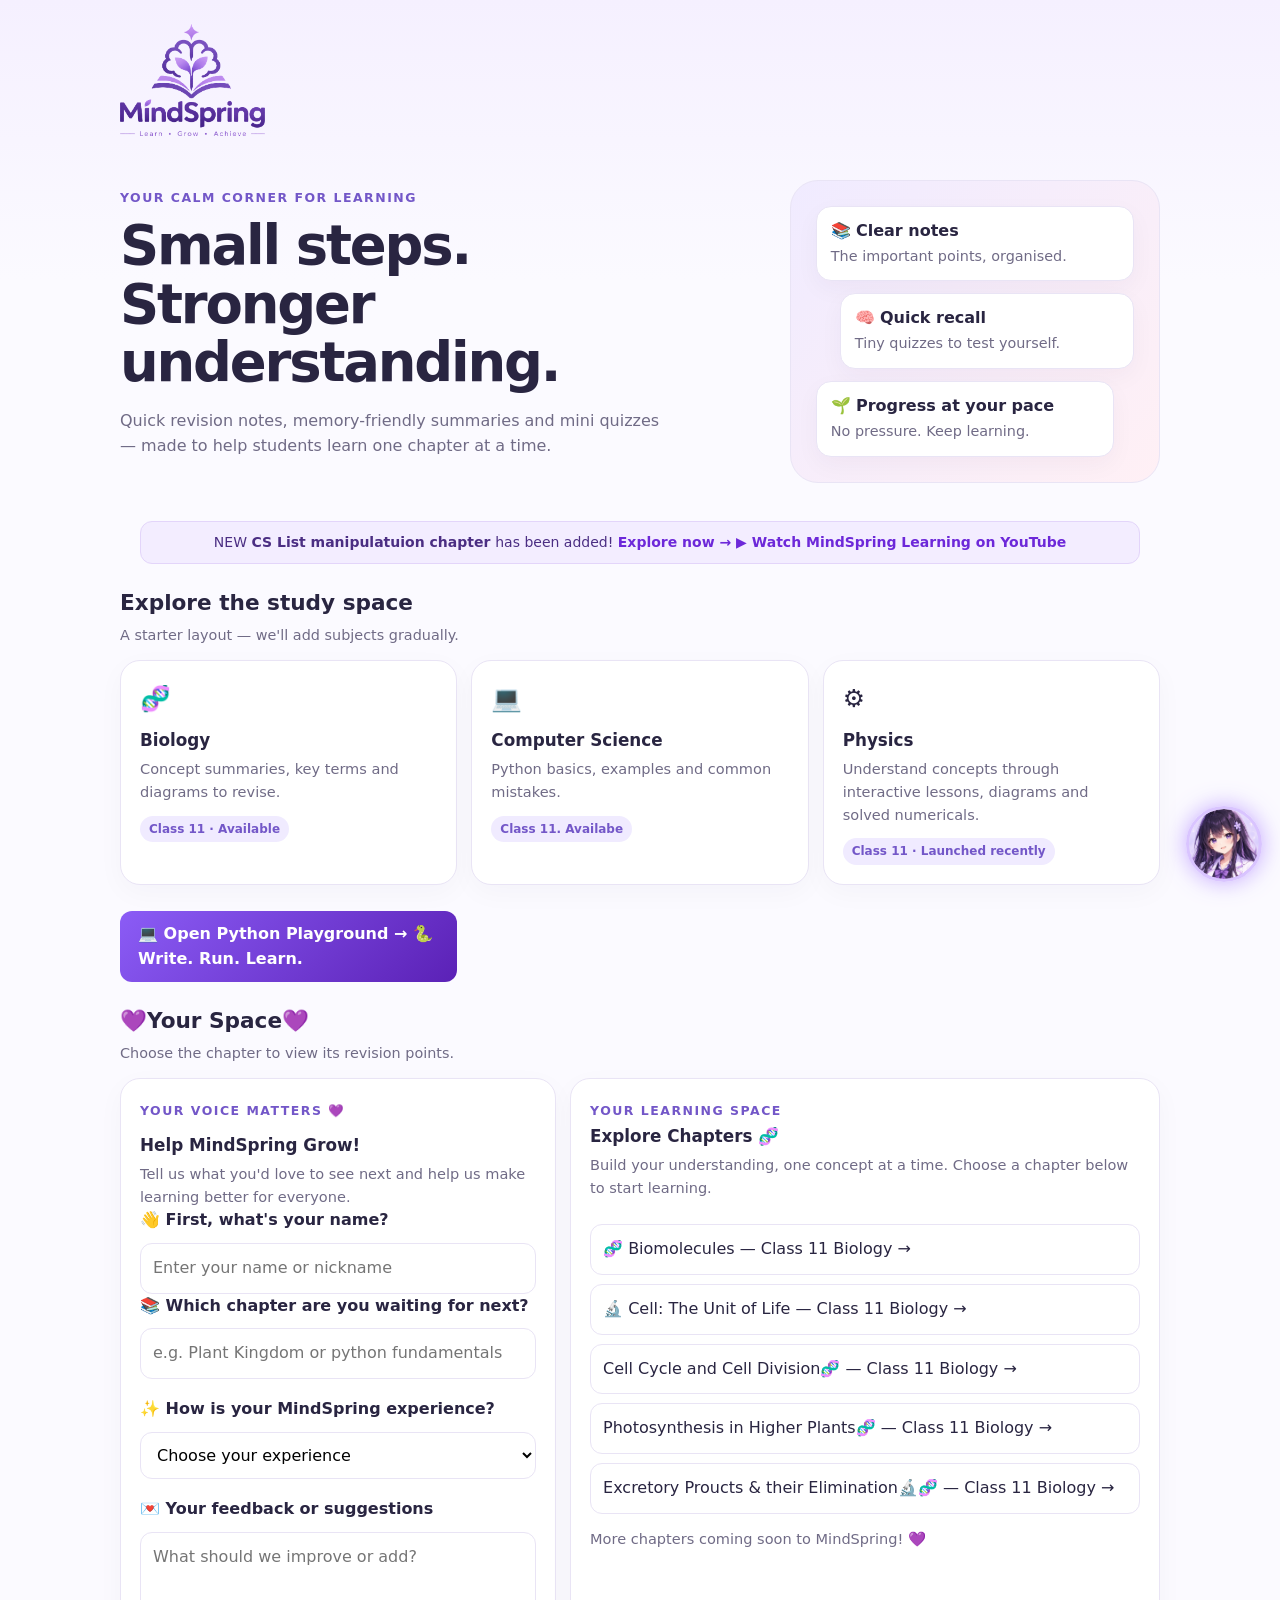
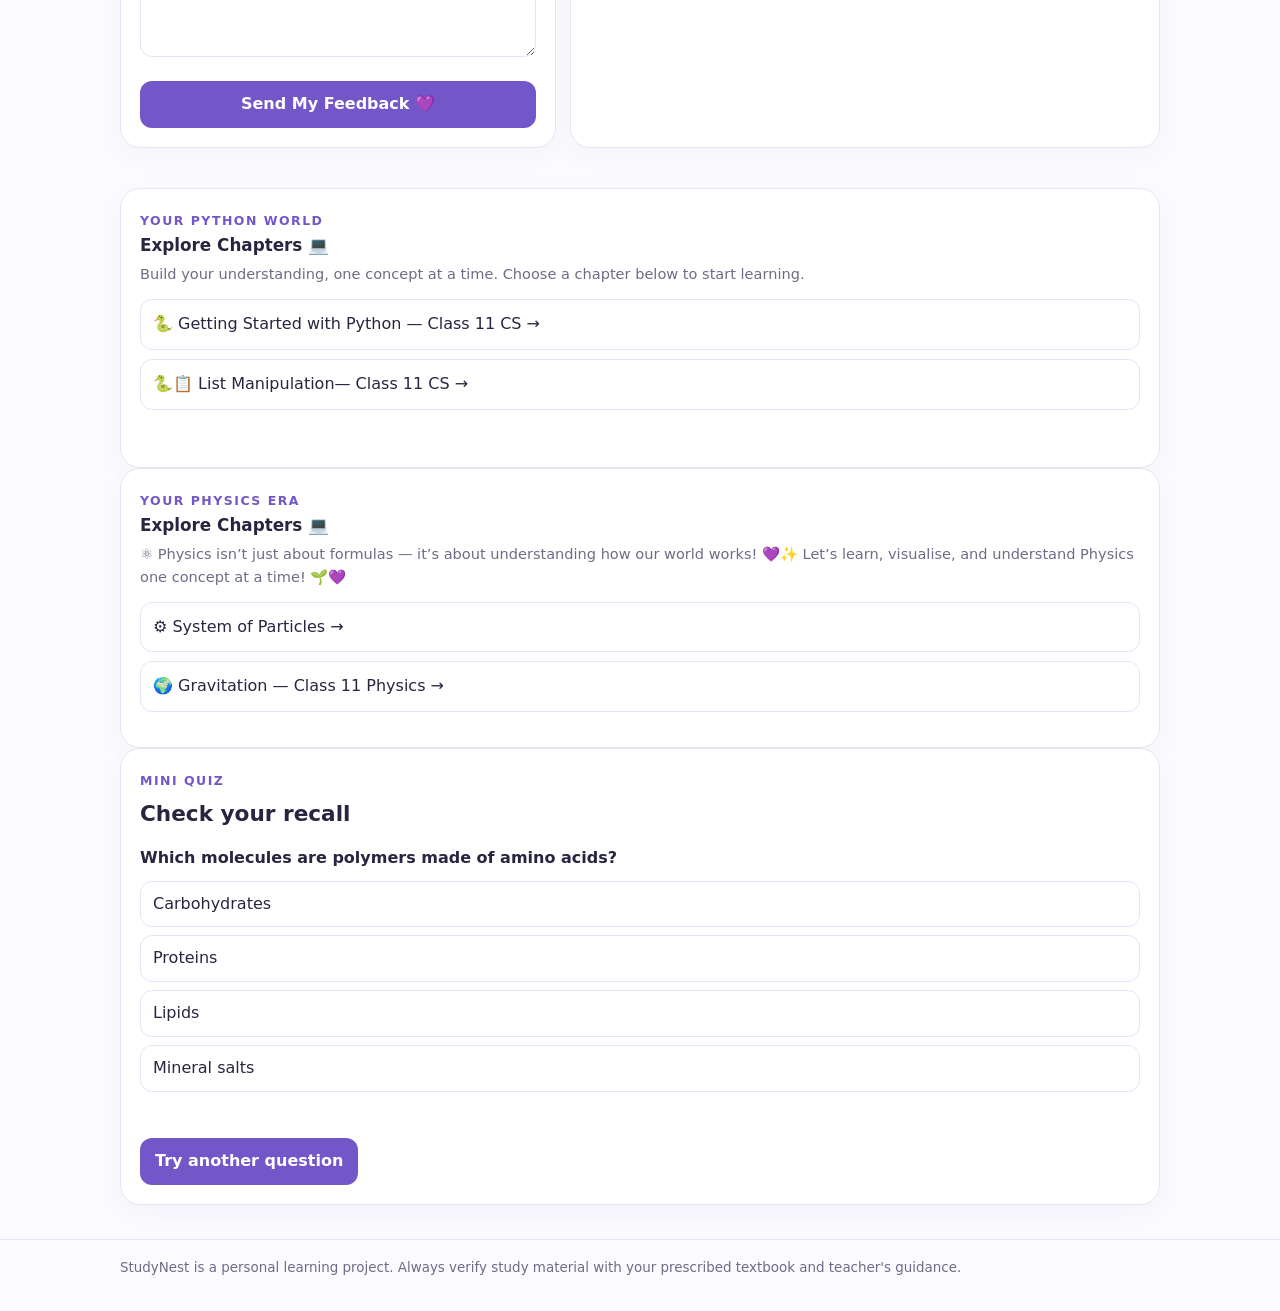
==== commit fda5f91a: "Update links and buttons in index.html" ====
--- a/index.html
+++ b/index.html
@@ -404,6 +404,11 @@
      style="text-decoration:none; display:block;">
     Photosynthesis in Higher Plants🧬 — Class 11 Biology →
   </a>
+    <a class="chapter-btn"
+     href="excretory-system.html"
+     style="text-decoration:none; display:block;">
+    Excretory Proucts & their Elimination🔬🧬 — Class 11 Biology →
+  </a>
 
 </div>
   <p class="small" style="margin-top:14px;">
@@ -426,10 +431,11 @@
        style="text-decoration:none; display:block;">
       🐍 Getting Started with Python — Class 11 CS →
     </a>
-    <a href="list-manipulation.html" class="chapter-card">
-  <h3>List Manipulation</h3>
-  <p>Learn Python list operations, functions, and methods.</p>
-</a>
+   <a class="cs-btn"
+       href="list-manipulation.html"
+       style="text-decoration:none; display:block;">
+      🐍📋 List Manipulation— Class 11 CS →
+    </a>
   </div>
 </article>
       <article class="card notes-box phy" id="phy-chapters">
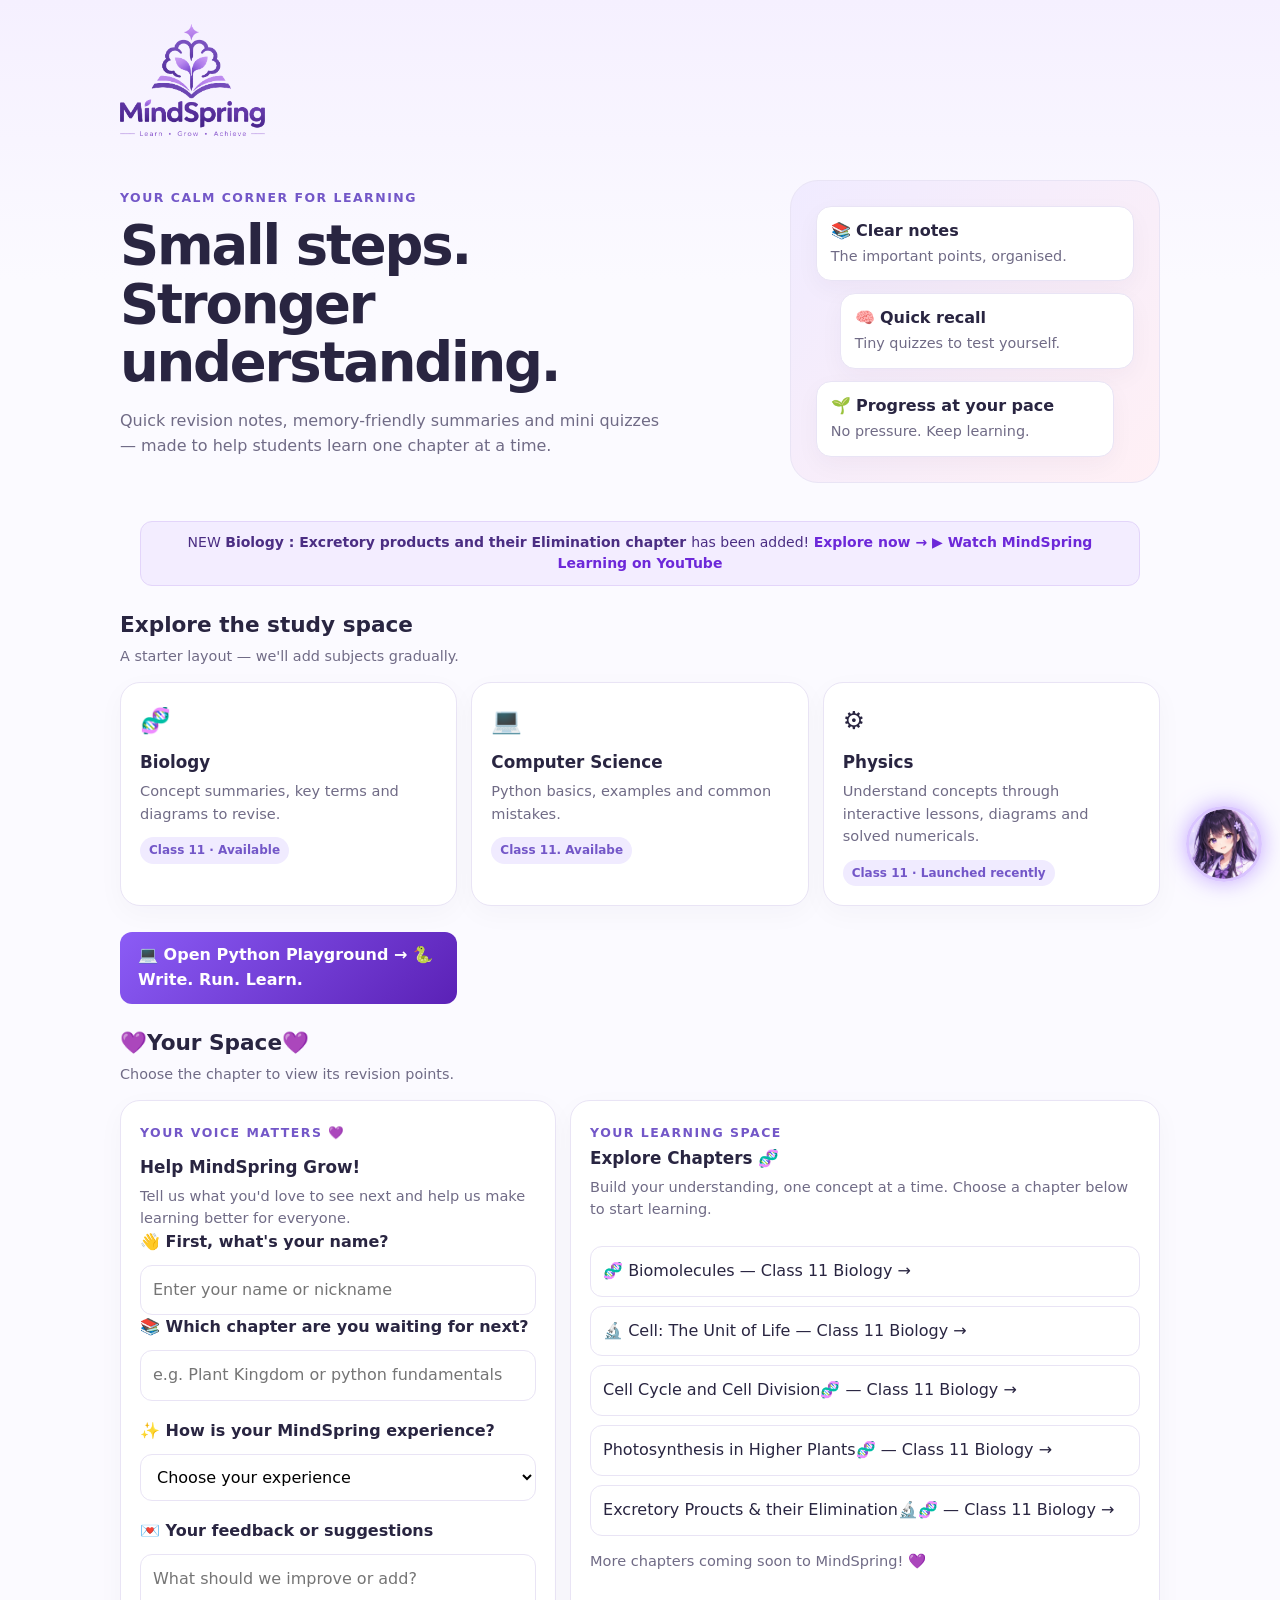
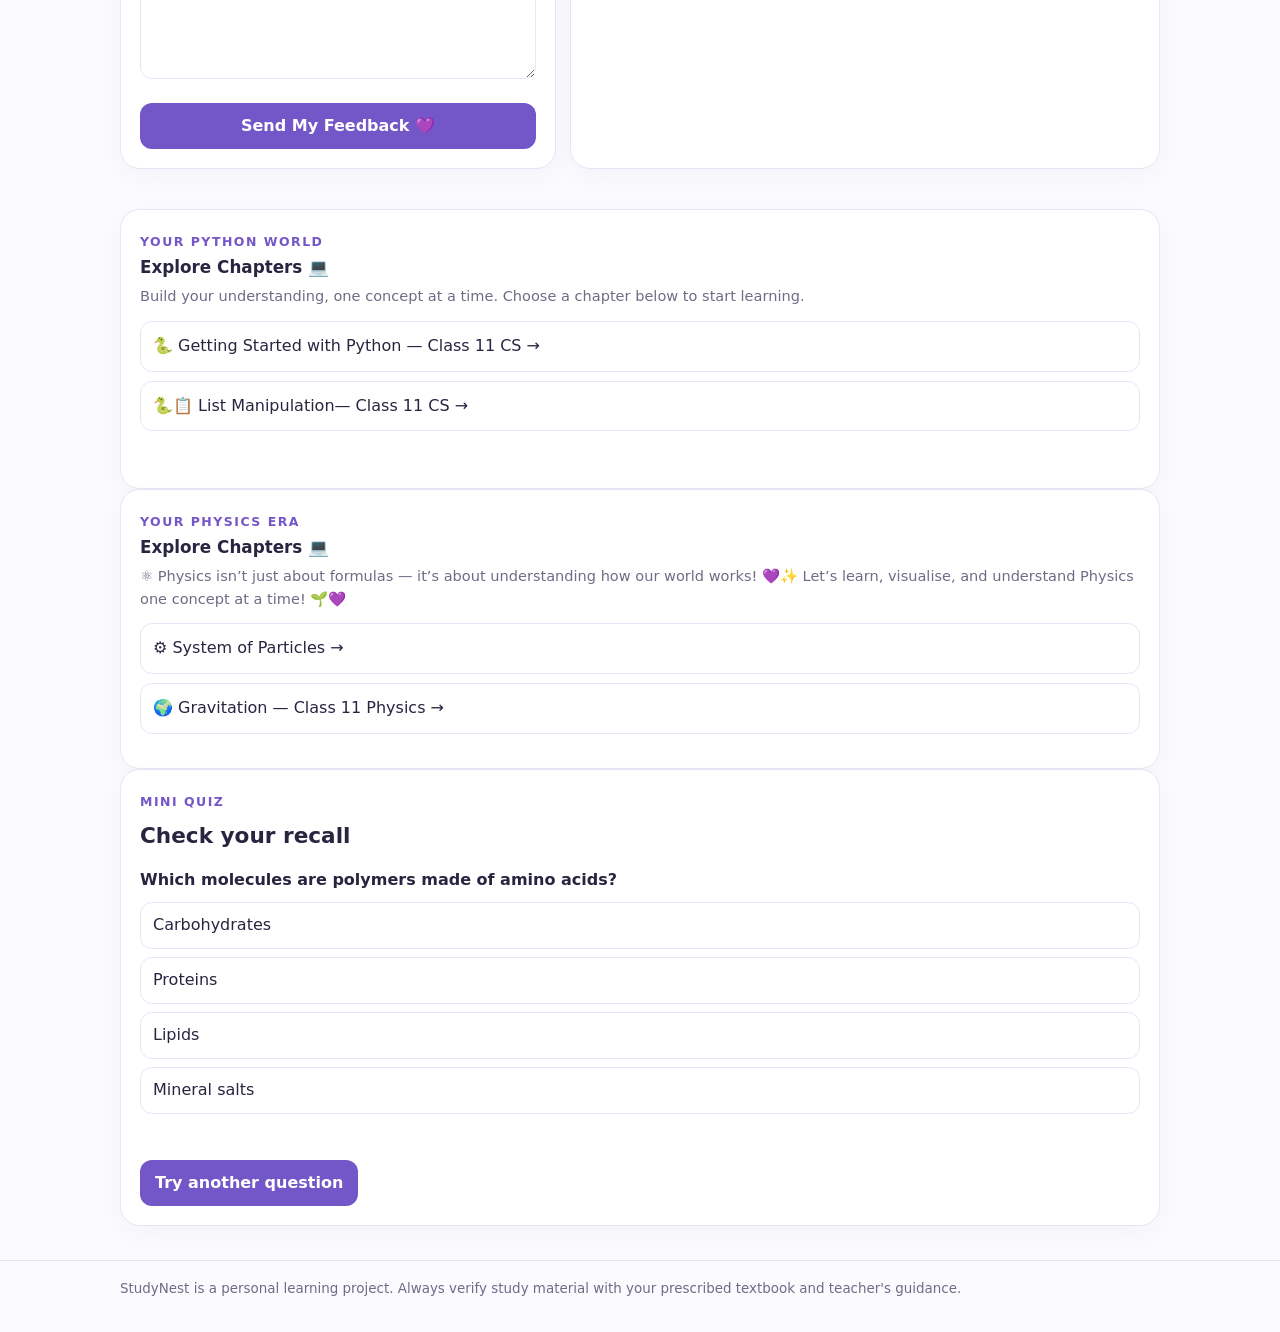
==== commit 2d655ab6: "Update index.html" ====
--- a/index.html
+++ b/index.html
@@ -264,12 +264,13 @@
 
 <div class="announcement">
   <span class="new-tag">NEW</span>
-  <strong> CS List manipulatuion chapter </strong>
+  <strong> Biology : Excretory products and their Elimination chapter </strong>
   has been added!
-  <a href="list-manipulation.html">
+  <a href="excretory-system.html">
     Explore now →
   </a>
- <a href="https://www.youtube.com/@MindSpringLearning07"
+ 
+  <a href="https://www.youtube.com/@MindSpringLearning07"
    target="_blank"
    rel="noopener noreferrer">
    ▶ Watch MindSpring Learning on YouTube
